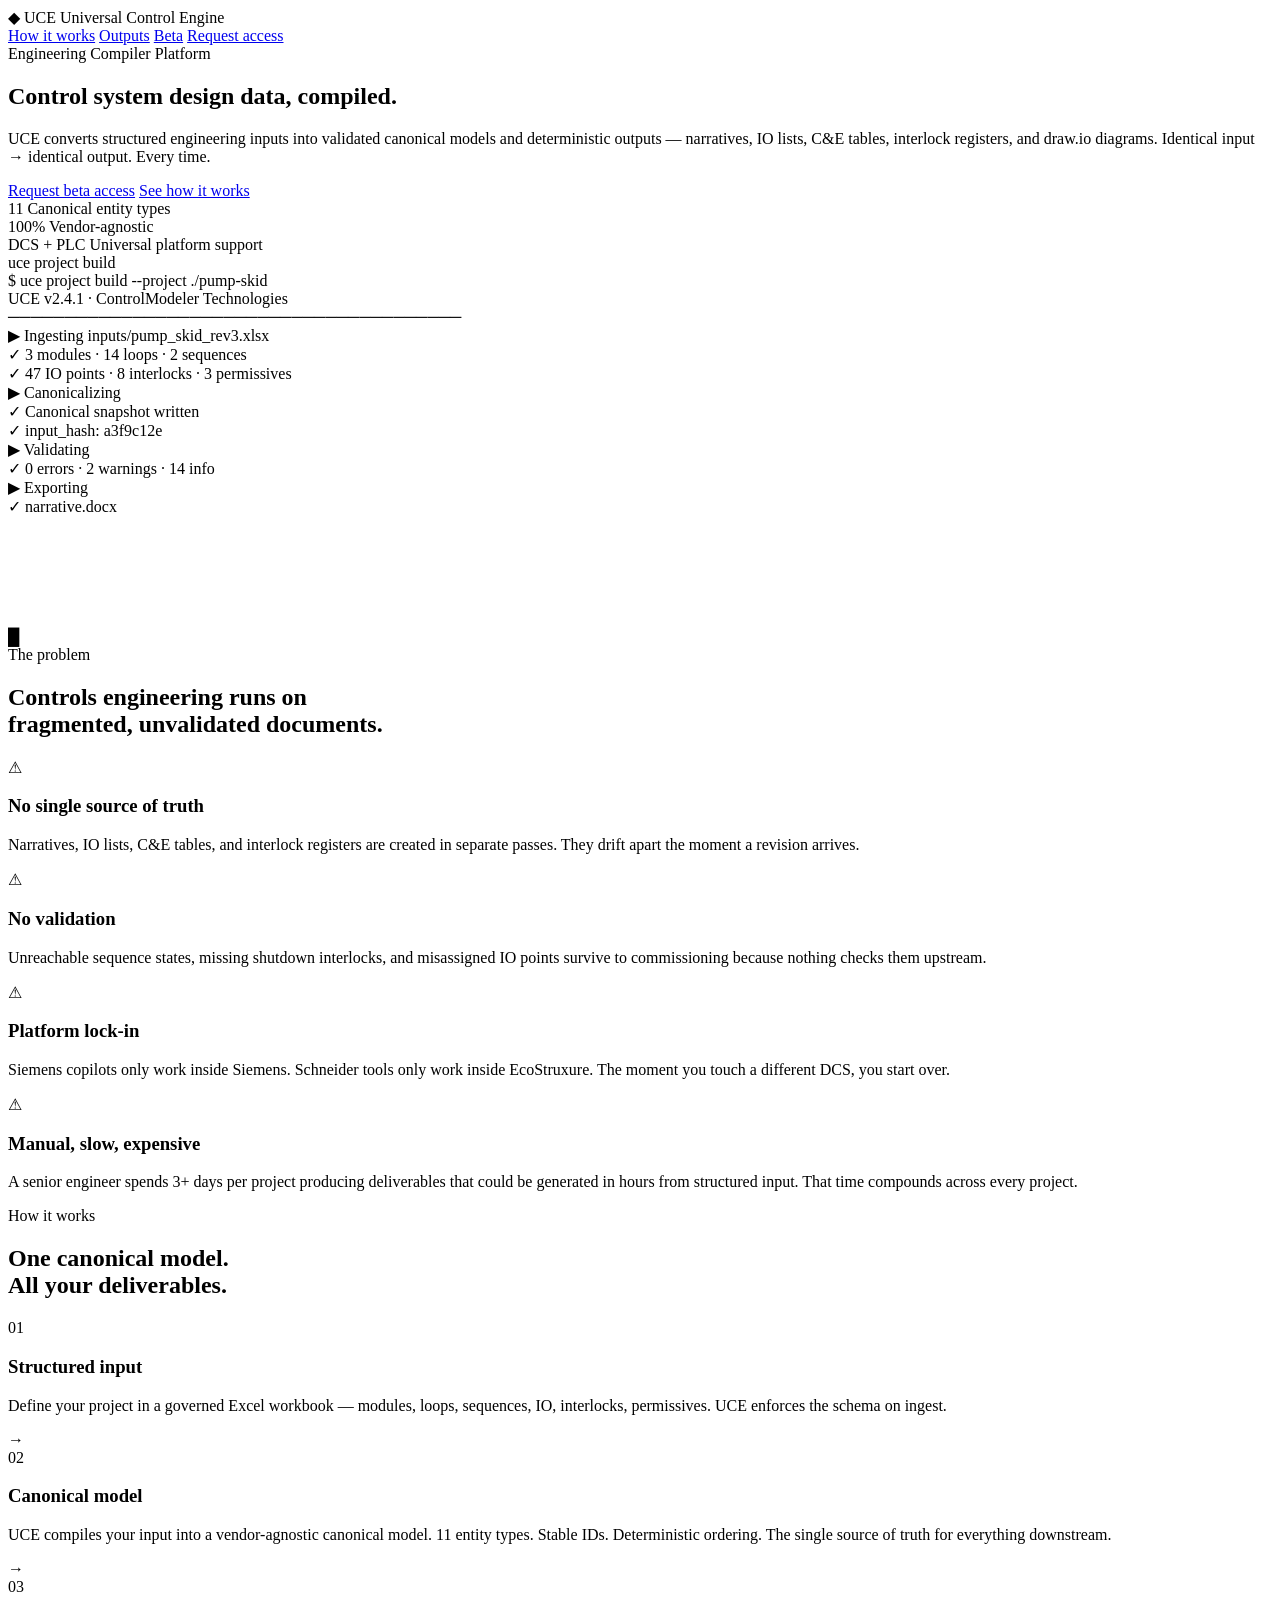
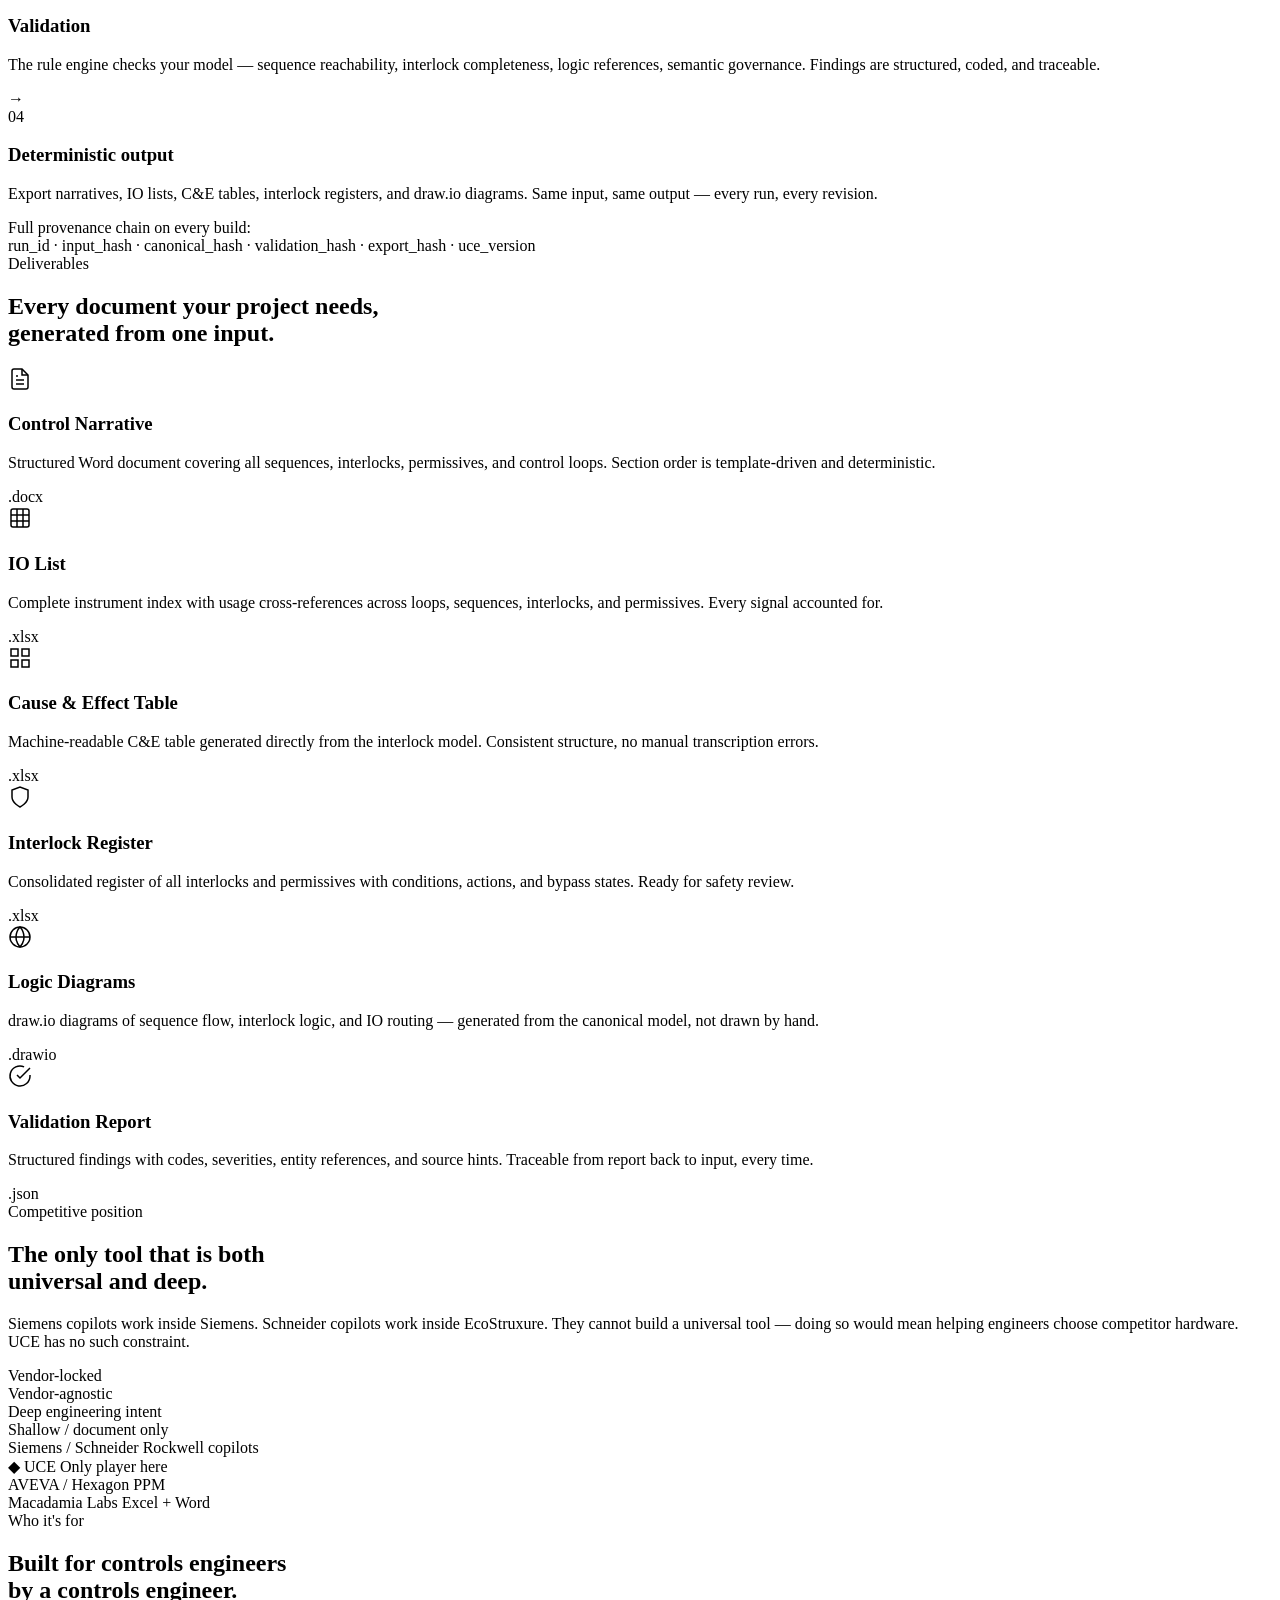
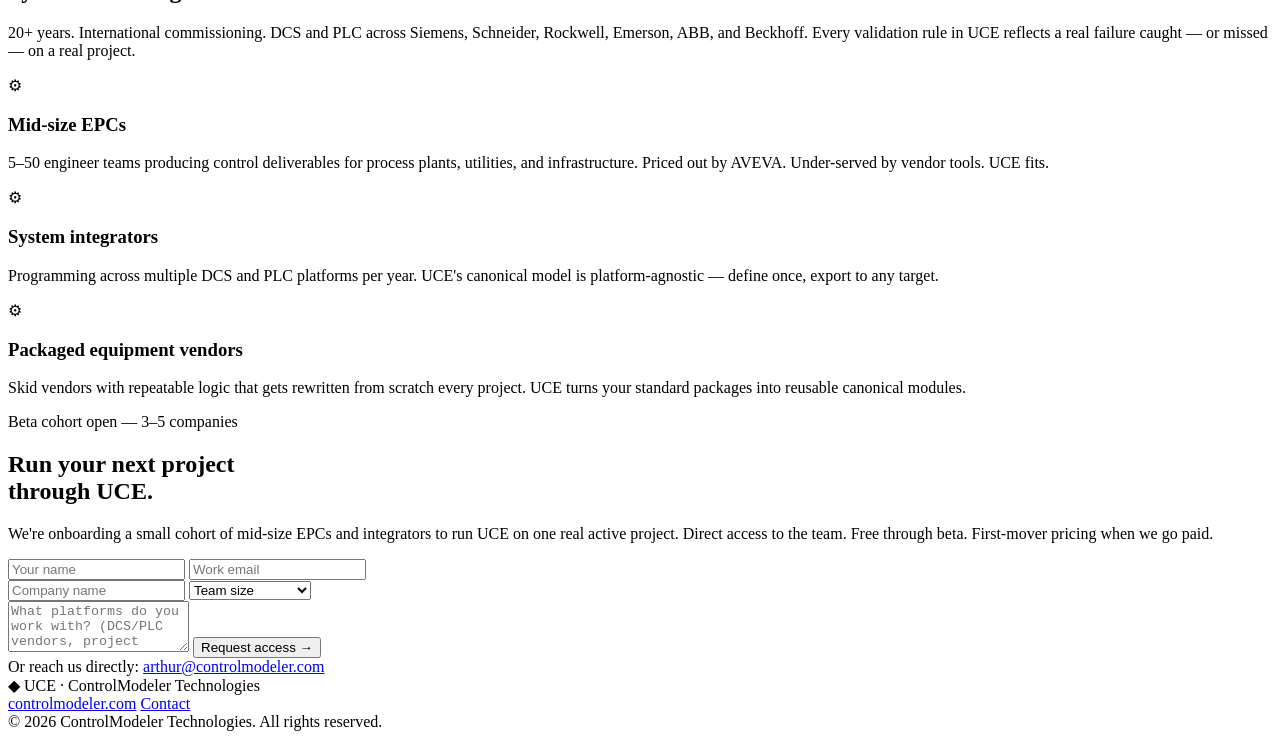
==== index.html @ 2f6bd77f "feat: initialize landing page structure Landing page draft with terminal mockup, pipeline walkthroug" ====
<!DOCTYPE html>
<html lang="en">
<head>
  <meta charset="UTF-8" />
  <meta name="viewport" content="width=device-width, initial-scale=1.0" />
  <title>UCE — Universal Control Engine</title>
  <link rel="preconnect" href="https://fonts.googleapis.com">
  <link rel="preconnect" href="https://fonts.gstatic.com" crossorigin>
  <link href="https://fonts.googleapis.com/css2?family=IBM+Plex+Mono:wght@300;400;500;600&family=IBM+Plex+Sans:ital,wght@0,300;0,400;0,500;0,600;1,300&display=swap" rel="stylesheet">
  <link rel="stylesheet" href="css/styles.css" />
</head>
<body>
  <!-- Grid overlay -->
  <div class="grid-overlay" aria-hidden="true"></div>

  <!-- Header -->
  <header class="header">
    <div class="header-inner">
      <div class="logo">
        <span class="logo-mark">◆</span>
        <span class="logo-text">UCE</span>
        <span class="logo-sub">Universal Control Engine</span>
      </div>
      <nav class="nav">
        <a href="#how-it-works" class="nav-link">How it works</a>
        <a href="#outputs" class="nav-link">Outputs</a>
        <a href="#beta" class="nav-link">Beta</a>
        <a href="#beta" class="nav-cta">Request access</a>
      </nav>
    </div>
  </header>

  <!-- Hero -->
  <section class="hero">
    <div class="hero-inner">
      <div class="hero-tag">
        <span class="tag-dot"></span>
        Engineering Compiler Platform
      </div>

      <h1 class="hero-title">
        <span class="line line-1">Control system</span>
        <span class="line line-2">design data,</span>
        <span class="line line-3">compiled.</span>
      </h1>

      <p class="hero-desc">
        UCE converts structured engineering inputs into validated canonical models
        and deterministic outputs — narratives, IO lists, C&E tables, interlock registers,
        and draw.io diagrams. Identical input → identical output. Every time.
      </p>

      <div class="hero-actions">
        <a href="#beta" class="btn-primary">Request beta access</a>
        <a href="#how-it-works" class="btn-ghost">See how it works</a>
      </div>

      <div class="hero-stat-row">
        <div class="stat">
          <span class="stat-num">11</span>
          <span class="stat-label">Canonical entity types</span>
        </div>
        <div class="stat-divider"></div>
        <div class="stat">
          <span class="stat-num">100%</span>
          <span class="stat-label">Vendor-agnostic</span>
        </div>
        <div class="stat-divider"></div>
        <div class="stat">
          <span class="stat-num">DCS + PLC</span>
          <span class="stat-label">Universal platform support</span>
        </div>
      </div>
    </div>

    <!-- Terminal mockup -->
    <div class="terminal-wrap">
      <div class="terminal">
        <div class="term-bar">
          <span class="dot red"></span>
          <span class="dot yellow"></span>
          <span class="dot green"></span>
          <span class="term-title">uce project build</span>
        </div>
        <div class="term-body">
          <div class="term-line"><span class="prompt">$</span> uce project build --project ./pump-skid</div>
          <div class="term-line dim">UCE v2.4.1 · ControlModeler Technologies</div>
          <div class="term-line dim">────────────────────────────────────────</div>
          <div class="term-line"><span class="kw">▶ Ingesting</span> inputs/pump_skid_rev3.xlsx</div>
          <div class="term-line">  <span class="ok">✓</span> 3 modules · 14 loops · 2 sequences</div>
          <div class="term-line">  <span class="ok">✓</span> 47 IO points · 8 interlocks · 3 permissives</div>
          <div class="term-line"><span class="kw">▶ Canonicalizing</span></div>
          <div class="term-line">  <span class="ok">✓</span> Canonical snapshot written</div>
          <div class="term-line">  <span class="ok">✓</span> input_hash: a3f9c12e</div>
          <div class="term-line"><span class="kw">▶ Validating</span></div>
          <div class="term-line">  <span class="ok">✓</span> 0 errors · 2 warnings · 14 info</div>
          <div class="term-line"><span class="kw">▶ Exporting</span></div>
          <div class="term-line">  <span class="ok">✓</span> narrative.docx</div>
          <div class="term-line">  <span class="ok">✓</span> io_list.xlsx</div>
          <div class="term-line">  <span class="ok">✓</span> cause_effect.xlsx</div>
          <div class="term-line">  <span class="ok">✓</span> interlock_register.xlsx</div>
          <div class="term-line">  <span class="ok">✓</span> pump_skid.drawio</div>
          <div class="term-line dim">────────────────────────────────────────</div>
          <div class="term-line success">Build complete · 3.4s · run_id: b72f019</div>
          <div class="term-cursor">█</div>
        </div>
      </div>
    </div>
  </section>

  <!-- Problem -->
  <section class="problem" id="problem">
    <div class="section-inner">
      <div class="section-label">The problem</div>
      <h2 class="section-title">Controls engineering runs on<br>fragmented, unvalidated documents.</h2>
      <div class="problem-grid">
        <div class="problem-card">
          <div class="problem-icon">⚠</div>
          <h3>No single source of truth</h3>
          <p>Narratives, IO lists, C&E tables, and interlock registers are created in separate passes. They drift apart the moment a revision arrives.</p>
        </div>
        <div class="problem-card">
          <div class="problem-icon">⚠</div>
          <h3>No validation</h3>
          <p>Unreachable sequence states, missing shutdown interlocks, and misassigned IO points survive to commissioning because nothing checks them upstream.</p>
        </div>
        <div class="problem-card">
          <div class="problem-icon">⚠</div>
          <h3>Platform lock-in</h3>
          <p>Siemens copilots only work inside Siemens. Schneider tools only work inside EcoStruxure. The moment you touch a different DCS, you start over.</p>
        </div>
        <div class="problem-card">
          <div class="problem-icon">⚠</div>
          <h3>Manual, slow, expensive</h3>
          <p>A senior engineer spends 3+ days per project producing deliverables that could be generated in hours from structured input. That time compounds across every project.</p>
        </div>
      </div>
    </div>
  </section>

  <!-- How it works -->
  <section class="how" id="how-it-works">
    <div class="section-inner">
      <div class="section-label">How it works</div>
      <h2 class="section-title">One canonical model.<br>All your deliverables.</h2>

      <div class="pipeline">
        <div class="pipeline-step">
          <div class="step-num">01</div>
          <div class="step-content">
            <h3>Structured input</h3>
            <p>Define your project in a governed Excel workbook — modules, loops, sequences, IO, interlocks, permissives. UCE enforces the schema on ingest.</p>
          </div>
        </div>
        <div class="pipeline-arrow">→</div>
        <div class="pipeline-step">
          <div class="step-num">02</div>
          <div class="step-content">
            <h3>Canonical model</h3>
            <p>UCE compiles your input into a vendor-agnostic canonical model. 11 entity types. Stable IDs. Deterministic ordering. The single source of truth for everything downstream.</p>
          </div>
        </div>
        <div class="pipeline-arrow">→</div>
        <div class="pipeline-step">
          <div class="step-num">03</div>
          <div class="step-content">
            <h3>Validation</h3>
            <p>The rule engine checks your model — sequence reachability, interlock completeness, logic references, semantic governance. Findings are structured, coded, and traceable.</p>
          </div>
        </div>
        <div class="pipeline-arrow">→</div>
        <div class="pipeline-step">
          <div class="step-num">04</div>
          <div class="step-content">
            <h3>Deterministic output</h3>
            <p>Export narratives, IO lists, C&E tables, interlock registers, and draw.io diagrams. Same input, same output — every run, every revision.</p>
          </div>
        </div>
      </div>

      <div class="provenance-strip">
        <span class="prov-label">Full provenance chain on every build:</span>
        <div class="prov-chain">
          <span class="prov-item">run_id</span>
          <span class="prov-sep">·</span>
          <span class="prov-item">input_hash</span>
          <span class="prov-sep">·</span>
          <span class="prov-item">canonical_hash</span>
          <span class="prov-sep">·</span>
          <span class="prov-item">validation_hash</span>
          <span class="prov-sep">·</span>
          <span class="prov-item">export_hash</span>
          <span class="prov-sep">·</span>
          <span class="prov-item">uce_version</span>
        </div>
      </div>
    </div>
  </section>

  <!-- Outputs -->
  <section class="outputs" id="outputs">
    <div class="section-inner">
      <div class="section-label">Deliverables</div>
      <h2 class="section-title">Every document your project needs,<br>generated from one input.</h2>

      <div class="output-grid">
        <div class="output-card">
          <div class="output-icon-wrap">
            <svg width="24" height="24" viewBox="0 0 24 24" fill="none" stroke="currentColor" stroke-width="1.5"><path d="M14 2H6a2 2 0 0 0-2 2v16a2 2 0 0 0 2 2h12a2 2 0 0 0 2-2V8z"/><polyline points="14 2 14 8 20 8"/><line x1="16" y1="13" x2="8" y2="13"/><line x1="16" y1="17" x2="8" y2="17"/><polyline points="10 9 9 9 8 9"/></svg>
          </div>
          <h3>Control Narrative</h3>
          <p>Structured Word document covering all sequences, interlocks, permissives, and control loops. Section order is template-driven and deterministic.</p>
          <div class="output-format">.docx</div>
        </div>

        <div class="output-card">
          <div class="output-icon-wrap">
            <svg width="24" height="24" viewBox="0 0 24 24" fill="none" stroke="currentColor" stroke-width="1.5"><rect x="3" y="3" width="18" height="18" rx="2"/><line x1="3" y1="9" x2="21" y2="9"/><line x1="3" y1="15" x2="21" y2="15"/><line x1="9" y1="3" x2="9" y2="21"/><line x1="15" y1="3" x2="15" y2="21"/></svg>
          </div>
          <h3>IO List</h3>
          <p>Complete instrument index with usage cross-references across loops, sequences, interlocks, and permissives. Every signal accounted for.</p>
          <div class="output-format">.xlsx</div>
        </div>

        <div class="output-card">
          <div class="output-icon-wrap">
            <svg width="24" height="24" viewBox="0 0 24 24" fill="none" stroke="currentColor" stroke-width="1.5"><path d="M3 3h7v7H3z"/><path d="M14 3h7v7h-7z"/><path d="M14 14h7v7h-7z"/><path d="M3 14h7v7H3z"/></svg>
          </div>
          <h3>Cause & Effect Table</h3>
          <p>Machine-readable C&E table generated directly from the interlock model. Consistent structure, no manual transcription errors.</p>
          <div class="output-format">.xlsx</div>
        </div>

        <div class="output-card">
          <div class="output-icon-wrap">
            <svg width="24" height="24" viewBox="0 0 24 24" fill="none" stroke="currentColor" stroke-width="1.5"><path d="M12 22s8-4 8-10V5l-8-3-8 3v7c0 6 8 10 8 10z"/></svg>
          </div>
          <h3>Interlock Register</h3>
          <p>Consolidated register of all interlocks and permissives with conditions, actions, and bypass states. Ready for safety review.</p>
          <div class="output-format">.xlsx</div>
        </div>

        <div class="output-card">
          <div class="output-icon-wrap">
            <svg width="24" height="24" viewBox="0 0 24 24" fill="none" stroke="currentColor" stroke-width="1.5"><circle cx="12" cy="12" r="10"/><line x1="2" y1="12" x2="22" y2="12"/><path d="M12 2a15.3 15.3 0 0 1 4 10 15.3 15.3 0 0 1-4 10 15.3 15.3 0 0 1-4-10 15.3 15.3 0 0 1 4-10z"/></svg>
          </div>
          <h3>Logic Diagrams</h3>
          <p>draw.io diagrams of sequence flow, interlock logic, and IO routing — generated from the canonical model, not drawn by hand.</p>
          <div class="output-format">.drawio</div>
        </div>

        <div class="output-card">
          <div class="output-icon-wrap">
            <svg width="24" height="24" viewBox="0 0 24 24" fill="none" stroke="currentColor" stroke-width="1.5"><path d="M22 11.08V12a10 10 0 1 1-5.93-9.14"/><polyline points="22 4 12 14.01 9 11.01"/></svg>
          </div>
          <h3>Validation Report</h3>
          <p>Structured findings with codes, severities, entity references, and source hints. Traceable from report back to input, every time.</p>
          <div class="output-format">.json</div>
        </div>
      </div>
    </div>
  </section>

  <!-- Position -->
  <section class="position">
    <div class="section-inner">
      <div class="section-label">Competitive position</div>
      <h2 class="section-title">The only tool that is both<br>universal and deep.</h2>
      <p class="position-desc">Siemens copilots work inside Siemens. Schneider copilots work inside EcoStruxure. They cannot build a universal tool — doing so would mean helping engineers choose competitor hardware. UCE has no such constraint.</p>

      <div class="quad-wrap">
        <div class="quad">
          <div class="quad-axis quad-x">
            <span>Vendor-locked</span>
            <div class="axis-line"></div>
            <span>Vendor-agnostic</span>
          </div>
          <div class="quad-axis quad-y">
            <span>Deep engineering intent</span>
            <div class="axis-line"></div>
            <span>Shallow / document only</span>
          </div>
          <div class="quad-grid">
            <div class="quad-cell top-left">
              <span class="quad-label-small">Siemens / Schneider</span>
              <span class="quad-label-small">Rockwell copilots</span>
            </div>
            <div class="quad-cell top-right uce-cell">
              <span class="uce-marker">◆</span>
              <span class="uce-label">UCE</span>
              <span class="uce-sub">Only player here</span>
            </div>
            <div class="quad-cell bottom-left">
              <span class="quad-label-small">AVEVA / Hexagon PPM</span>
            </div>
            <div class="quad-cell bottom-right">
              <span class="quad-label-small">Macadamia Labs</span>
              <span class="quad-label-small">Excel + Word</span>
            </div>
          </div>
        </div>
      </div>
    </div>
  </section>

  <!-- Who it's for -->
  <section class="audience">
    <div class="section-inner">
      <div class="section-label">Who it's for</div>
      <h2 class="section-title">Built for controls engineers<br>by a controls engineer.</h2>
      <p class="audience-desc">20+ years. International commissioning. DCS and PLC across Siemens, Schneider, Rockwell, Emerson, ABB, and Beckhoff. Every validation rule in UCE reflects a real failure caught — or missed — on a real project.</p>

      <div class="audience-grid">
        <div class="audience-card">
          <div class="audience-icon">⚙</div>
          <h3>Mid-size EPCs</h3>
          <p>5–50 engineer teams producing control deliverables for process plants, utilities, and infrastructure. Priced out by AVEVA. Under-served by vendor tools. UCE fits.</p>
        </div>
        <div class="audience-card">
          <div class="audience-icon">⚙</div>
          <h3>System integrators</h3>
          <p>Programming across multiple DCS and PLC platforms per year. UCE's canonical model is platform-agnostic — define once, export to any target.</p>
        </div>
        <div class="audience-card">
          <div class="audience-icon">⚙</div>
          <h3>Packaged equipment vendors</h3>
          <p>Skid vendors with repeatable logic that gets rewritten from scratch every project. UCE turns your standard packages into reusable canonical modules.</p>
        </div>
      </div>
    </div>
  </section>

  <!-- Beta CTA -->
  <section class="beta" id="beta">
    <div class="section-inner">
      <div class="beta-inner">
        <div class="beta-tag">
          <span class="tag-dot green-dot"></span>
          Beta cohort open — 3–5 companies
        </div>
        <h2 class="beta-title">Run your next project<br>through UCE.</h2>
        <p class="beta-desc">We're onboarding a small cohort of mid-size EPCs and integrators to run UCE on one real active project. Direct access to the team. Free through beta. First-mover pricing when we go paid.</p>

        <form class="beta-form" id="betaForm" onsubmit="handleSubmit(event)">
          <div class="form-row">
            <input type="text" class="form-input" placeholder="Your name" required />
            <input type="email" class="form-input" placeholder="Work email" required />
          </div>
          <div class="form-row">
            <input type="text" class="form-input" placeholder="Company name" required />
            <select class="form-input form-select" required>
              <option value="" disabled selected>Team size</option>
              <option>1–5 engineers</option>
              <option>5–15 engineers</option>
              <option>15–50 engineers</option>
              <option>50+ engineers</option>
            </select>
          </div>
          <textarea class="form-input form-textarea" placeholder="What platforms do you work with? (DCS/PLC vendors, project types)" rows="3"></textarea>
          <button type="submit" class="btn-submit">Request access →</button>
        </form>

        <div class="beta-confirm" id="betaConfirm" style="display:none">
          <div class="confirm-icon">✓</div>
          <p>Request received. We'll be in touch directly within 2 business days.</p>
        </div>

        <div class="beta-note">
          Or reach us directly: <a href="mailto:arthur@controlmodeler.com">arthur@controlmodeler.com</a>
        </div>
      </div>
    </div>
  </section>

  <!-- Footer -->
  <footer class="footer">
    <div class="footer-inner">
      <div class="footer-brand">
        <span class="logo-mark">◆</span>
        <span class="footer-brand-text">UCE · ControlModeler Technologies</span>
      </div>
      <div class="footer-links">
        <a href="https://controlmodeler.com" class="footer-link">controlmodeler.com</a>
        <a href="mailto:arthur@controlmodeler.com" class="footer-link">Contact</a>
      </div>
      <div class="footer-copy">© 2026 ControlModeler Technologies. All rights reserved.</div>
    </div>
  </footer>

  <script src="js/scripts.js"></script>
</body>
</html>
---- css/styles.css ----
/* ─── UCE Landing Page · styles.css ─────────────────────────
   STATUS: Placeholder — original stylesheet was not preserved.
   This file needs to be built to match the design spec in index.html.

   Design language:
   - Dark engineering aesthetic (#0a0b0c background)
   - IBM Plex Mono (headings, code) + IBM Plex Sans (body)
   - Amber accent (#f5a623)
   - Green accent (#4af09a) for success/terminal states
   - Grid overlay, terminal mockup, card-based sections
   ─────────────────────────────────────────────────────────── */

/* TODO: Rebuild styles from the original design draft */
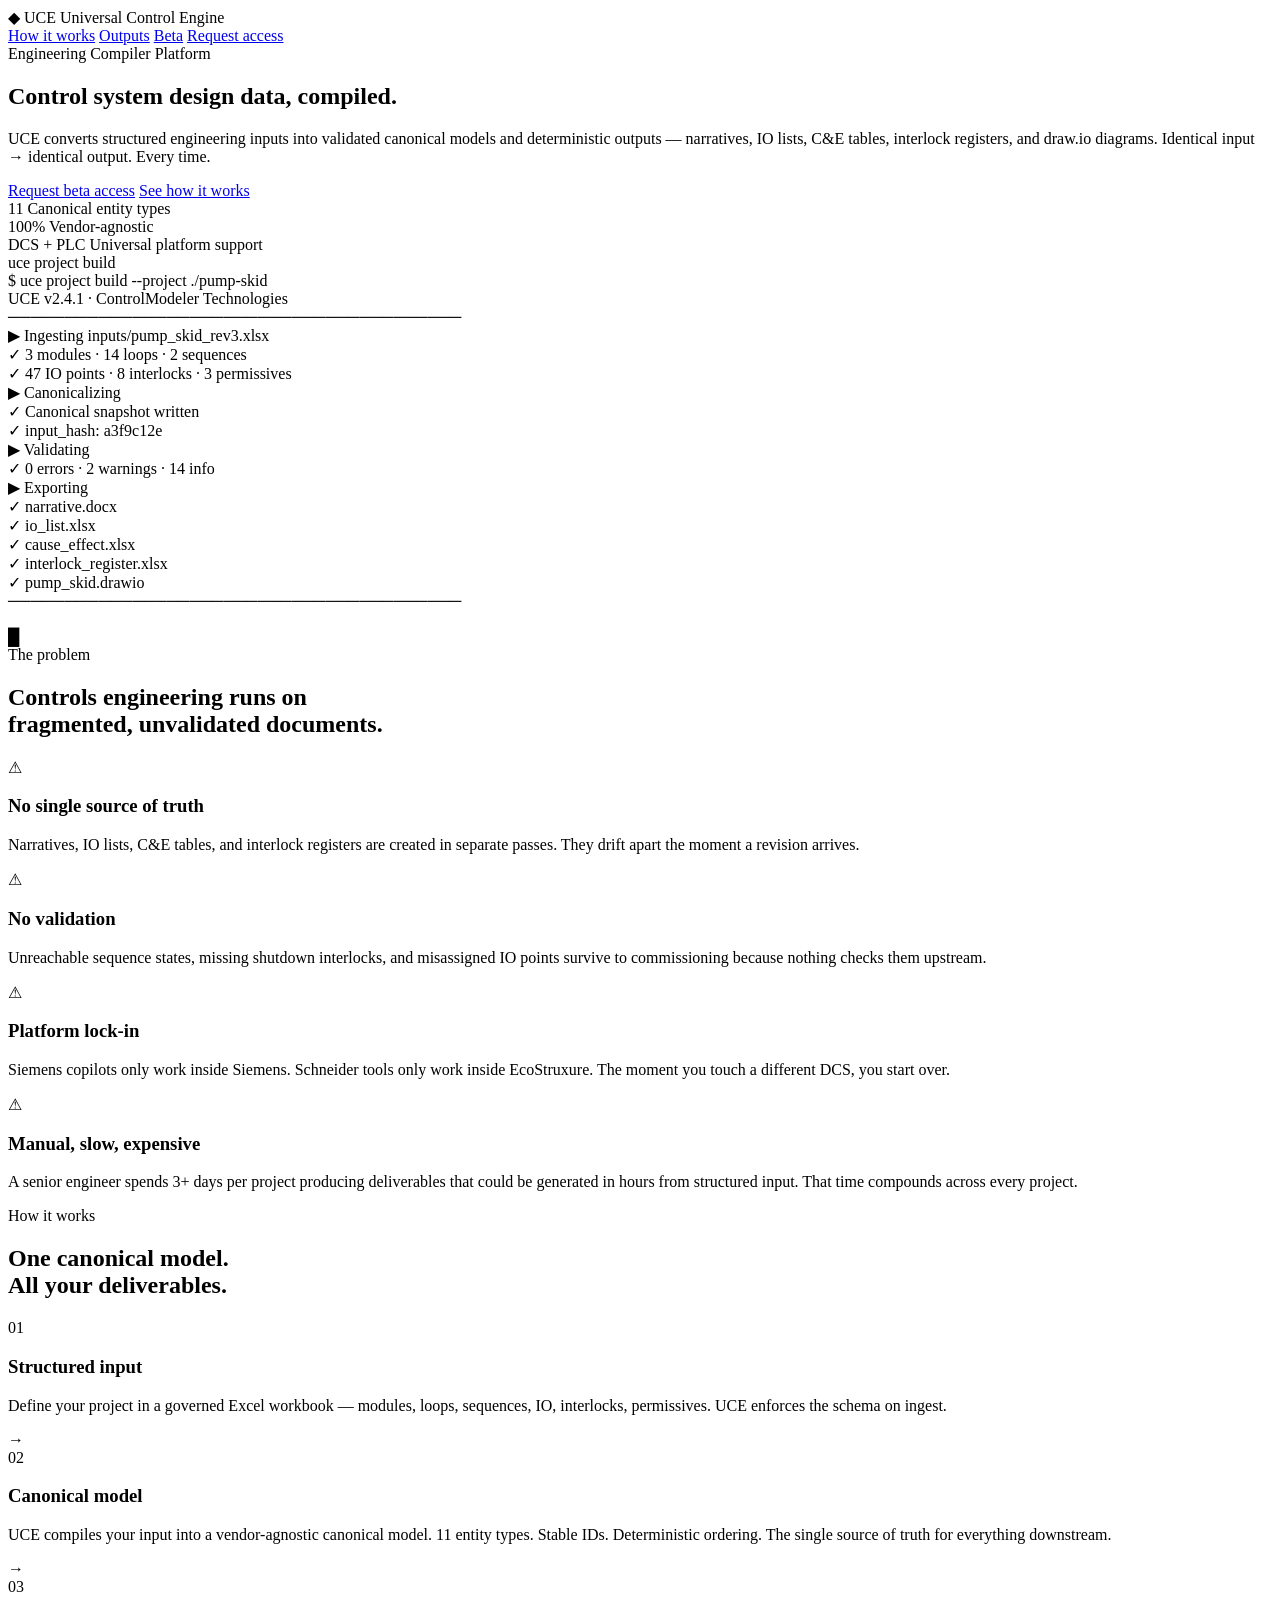
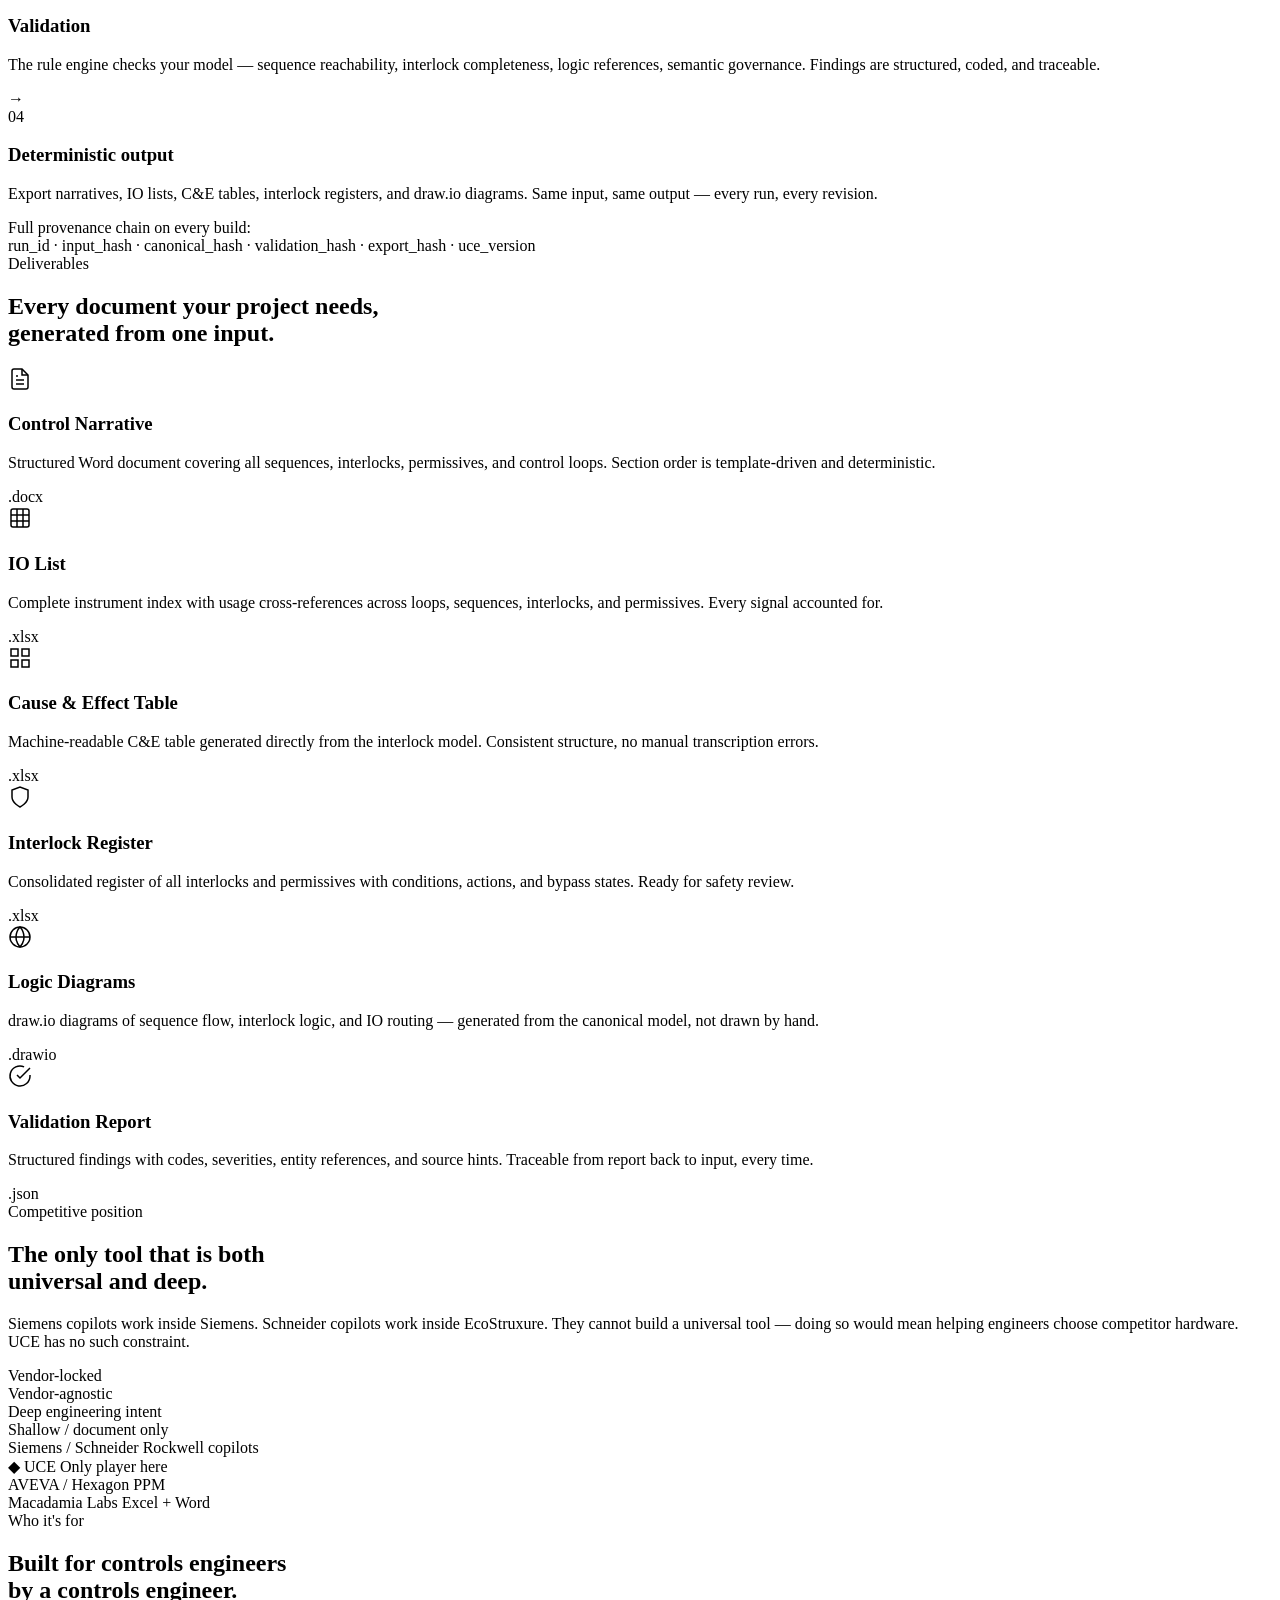
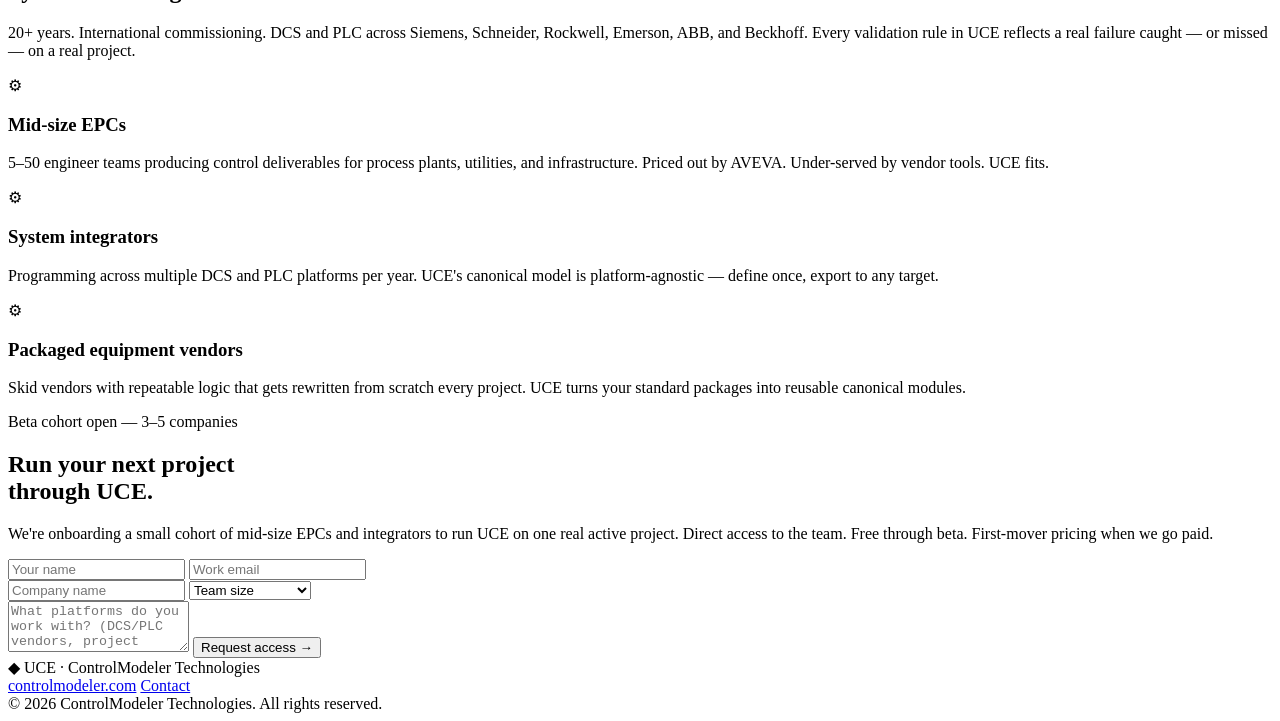
==== commit f96290b9: "chore: remove contact email from landing page" ====
--- a/index.html
+++ b/index.html
@@ -365,9 +365,6 @@
           <p>Request received. We'll be in touch directly within 2 business days.</p>
         </div>
 
-        <div class="beta-note">
-          Or reach us directly: <a href="mailto:arthur@controlmodeler.com">arthur@controlmodeler.com</a>
-        </div>
       </div>
     </div>
   </section>
@@ -381,7 +378,7 @@
       </div>
       <div class="footer-links">
         <a href="https://controlmodeler.com" class="footer-link">controlmodeler.com</a>
-        <a href="mailto:arthur@controlmodeler.com" class="footer-link">Contact</a>
+        <a href="#" class="footer-link">Contact</a>
       </div>
       <div class="footer-copy">© 2026 ControlModeler Technologies. All rights reserved.</div>
     </div>
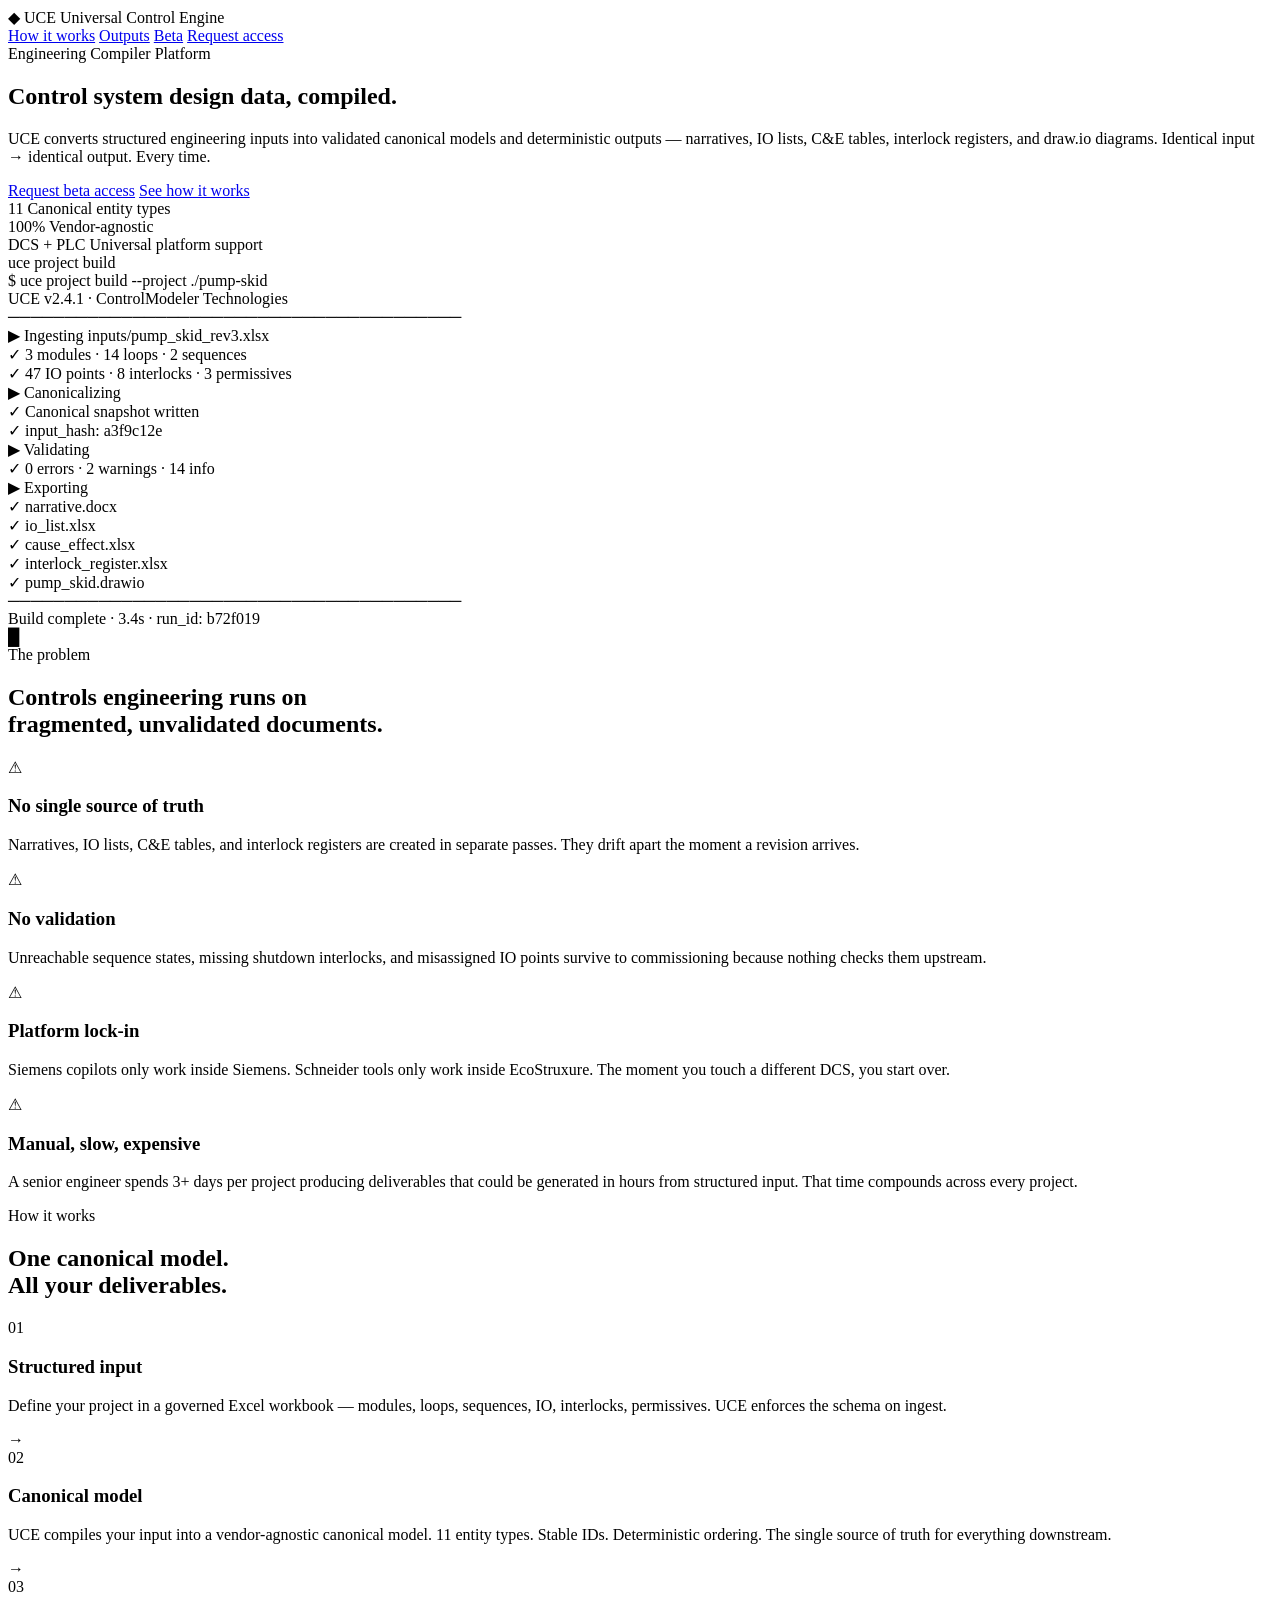
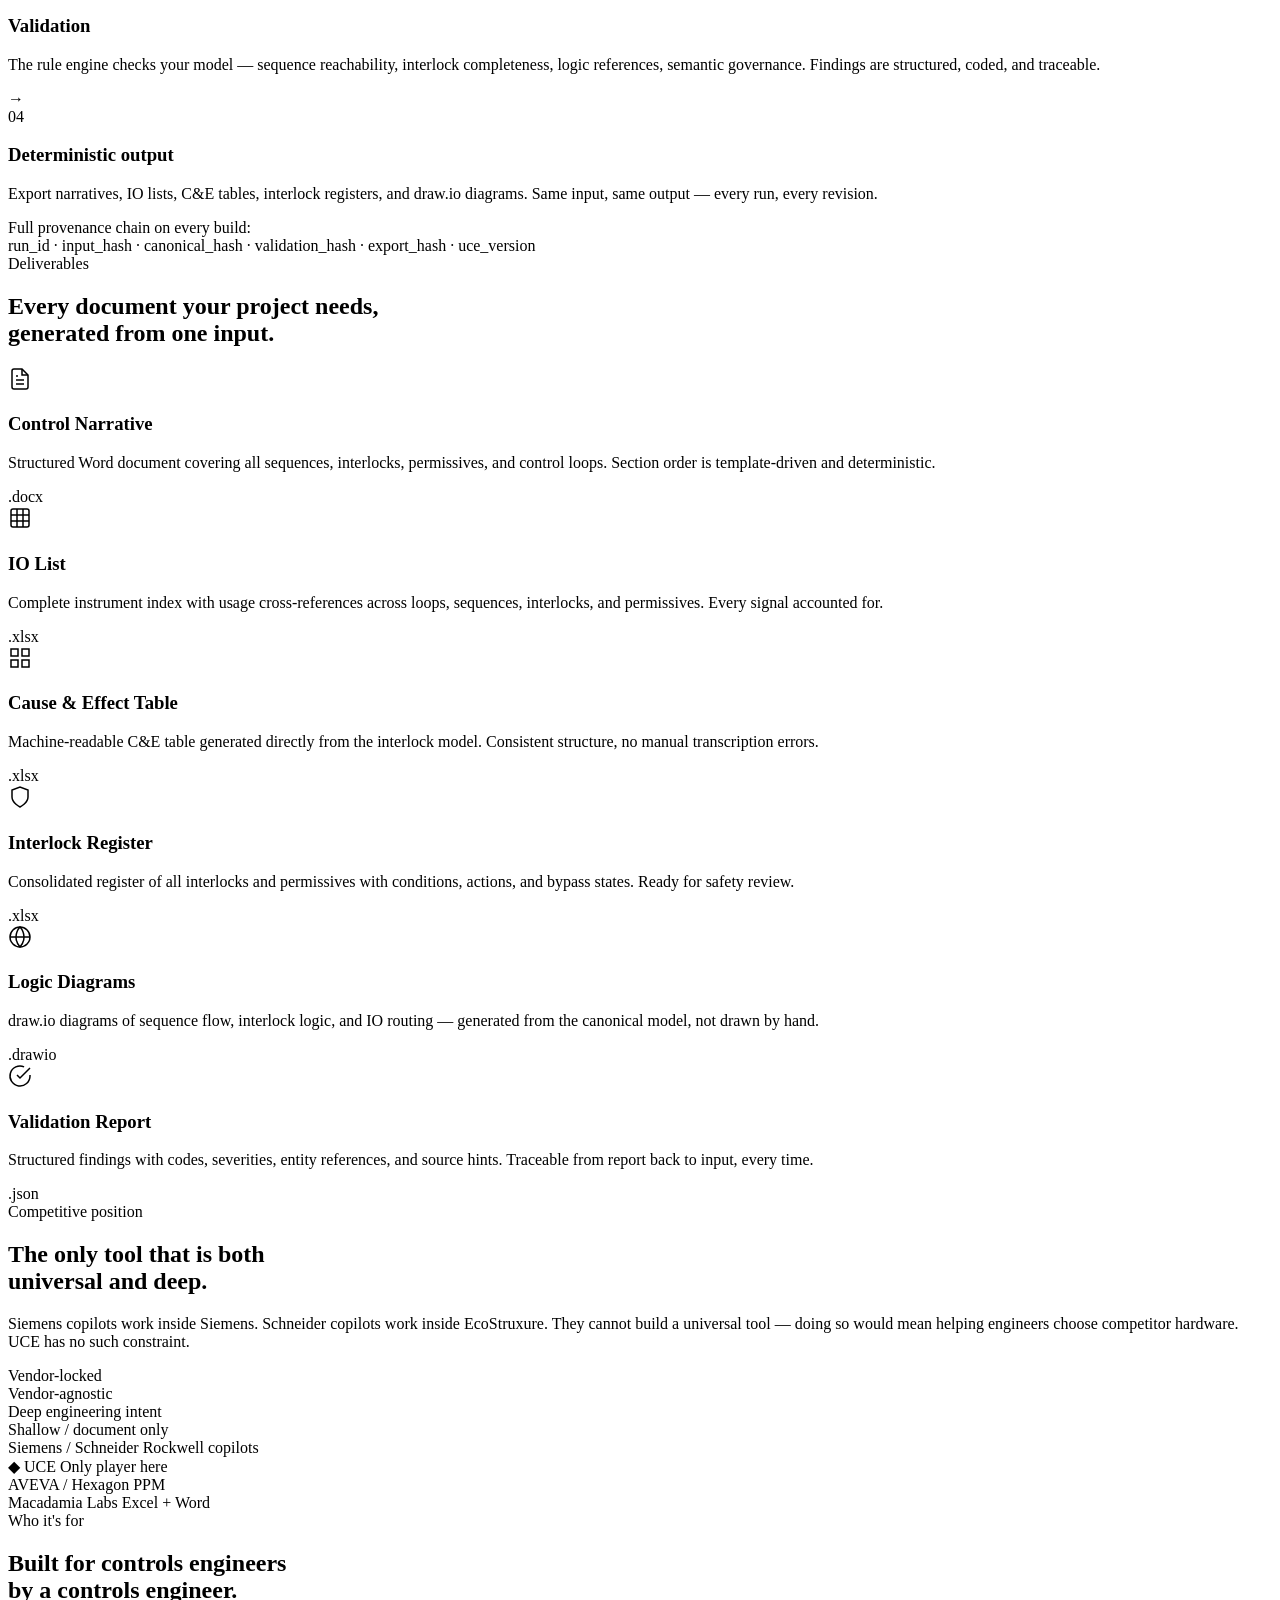
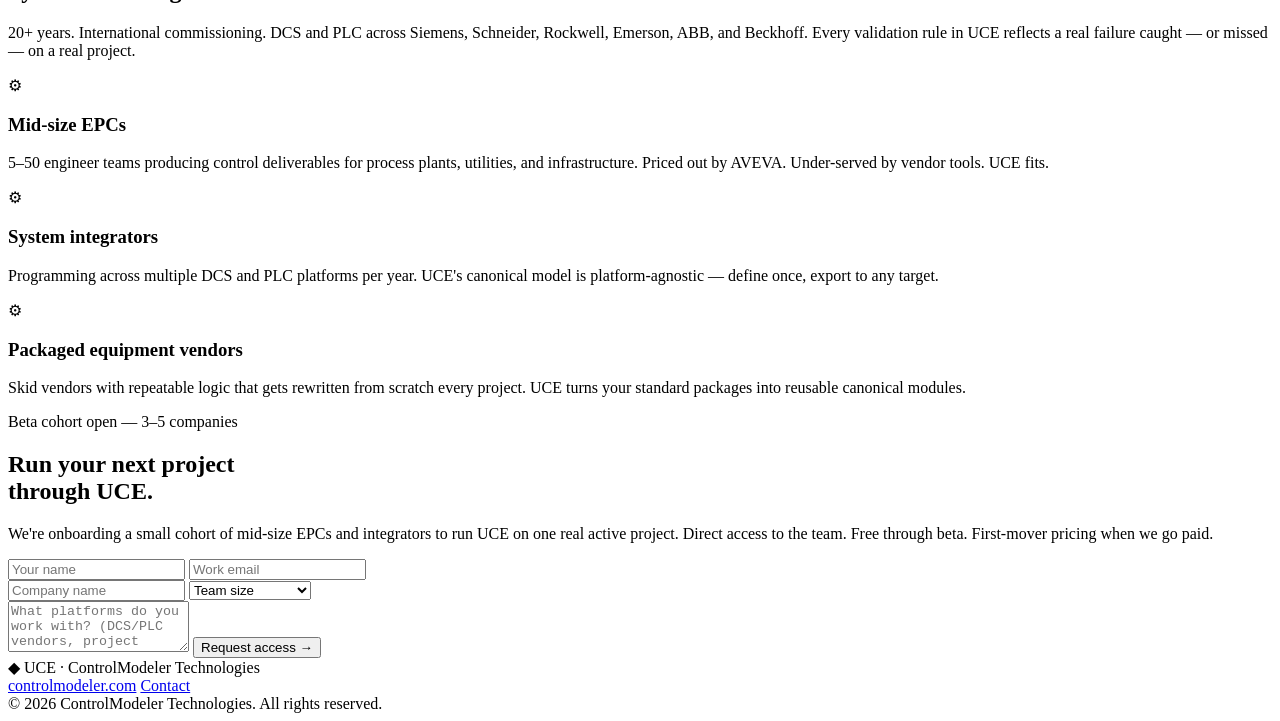
==== commit 13aa852c: "fix: absolute asset paths for GitHub Pages subdirectory" ====
--- a/index.html
+++ b/index.html
@@ -7,7 +7,7 @@
   <link rel="preconnect" href="https://fonts.googleapis.com">
   <link rel="preconnect" href="https://fonts.gstatic.com" crossorigin>
   <link href="https://fonts.googleapis.com/css2?family=IBM+Plex+Mono:wght@300;400;500;600&family=IBM+Plex+Sans:ital,wght@0,300;0,400;0,500;0,600;1,300&display=swap" rel="stylesheet">
-  <link rel="stylesheet" href="css/styles.css" />
+  <link rel="stylesheet" href="/UCE-Website/css/styles.css" />
 </head>
 <body>
   <!-- Grid overlay -->
@@ -384,6 +384,6 @@
     </div>
   </footer>
 
-  <script src="js/scripts.js"></script>
+  <script src="/UCE-Website/js/scripts.js"></script>
 </body>
 </html>
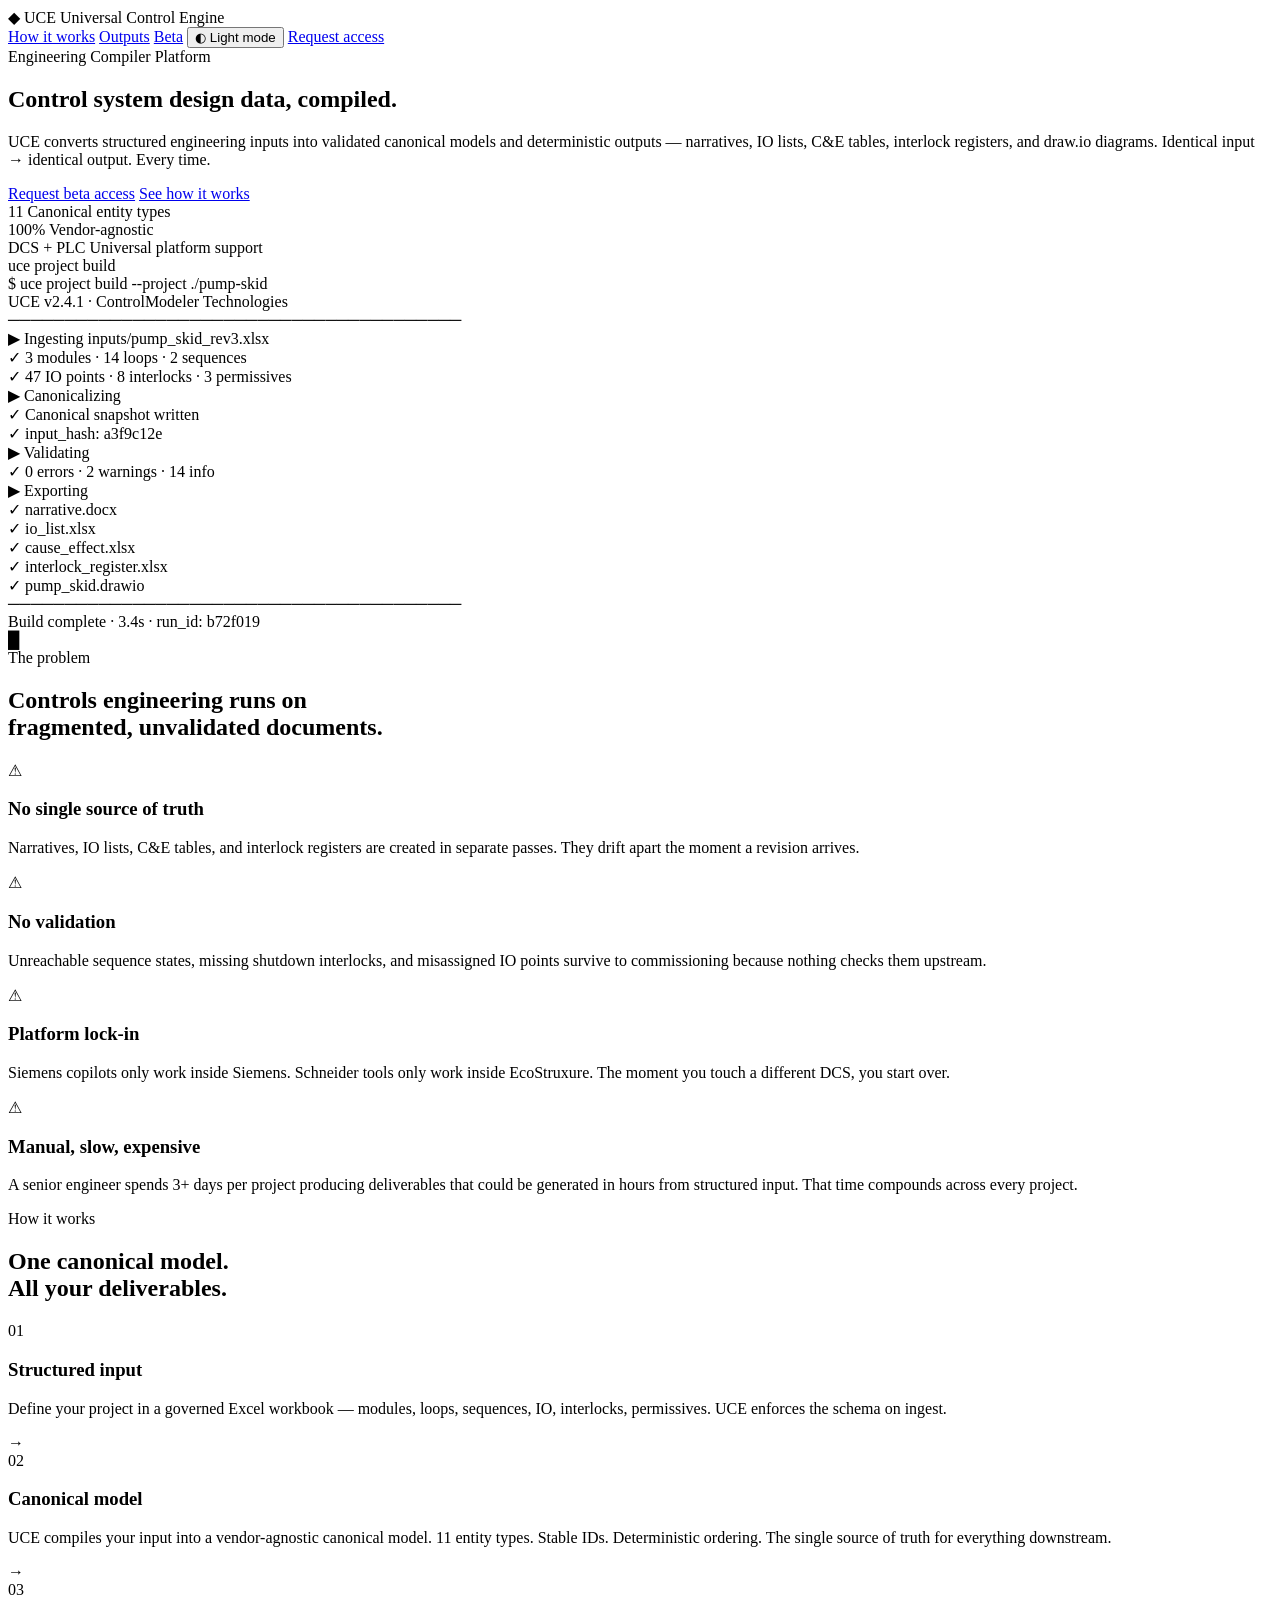
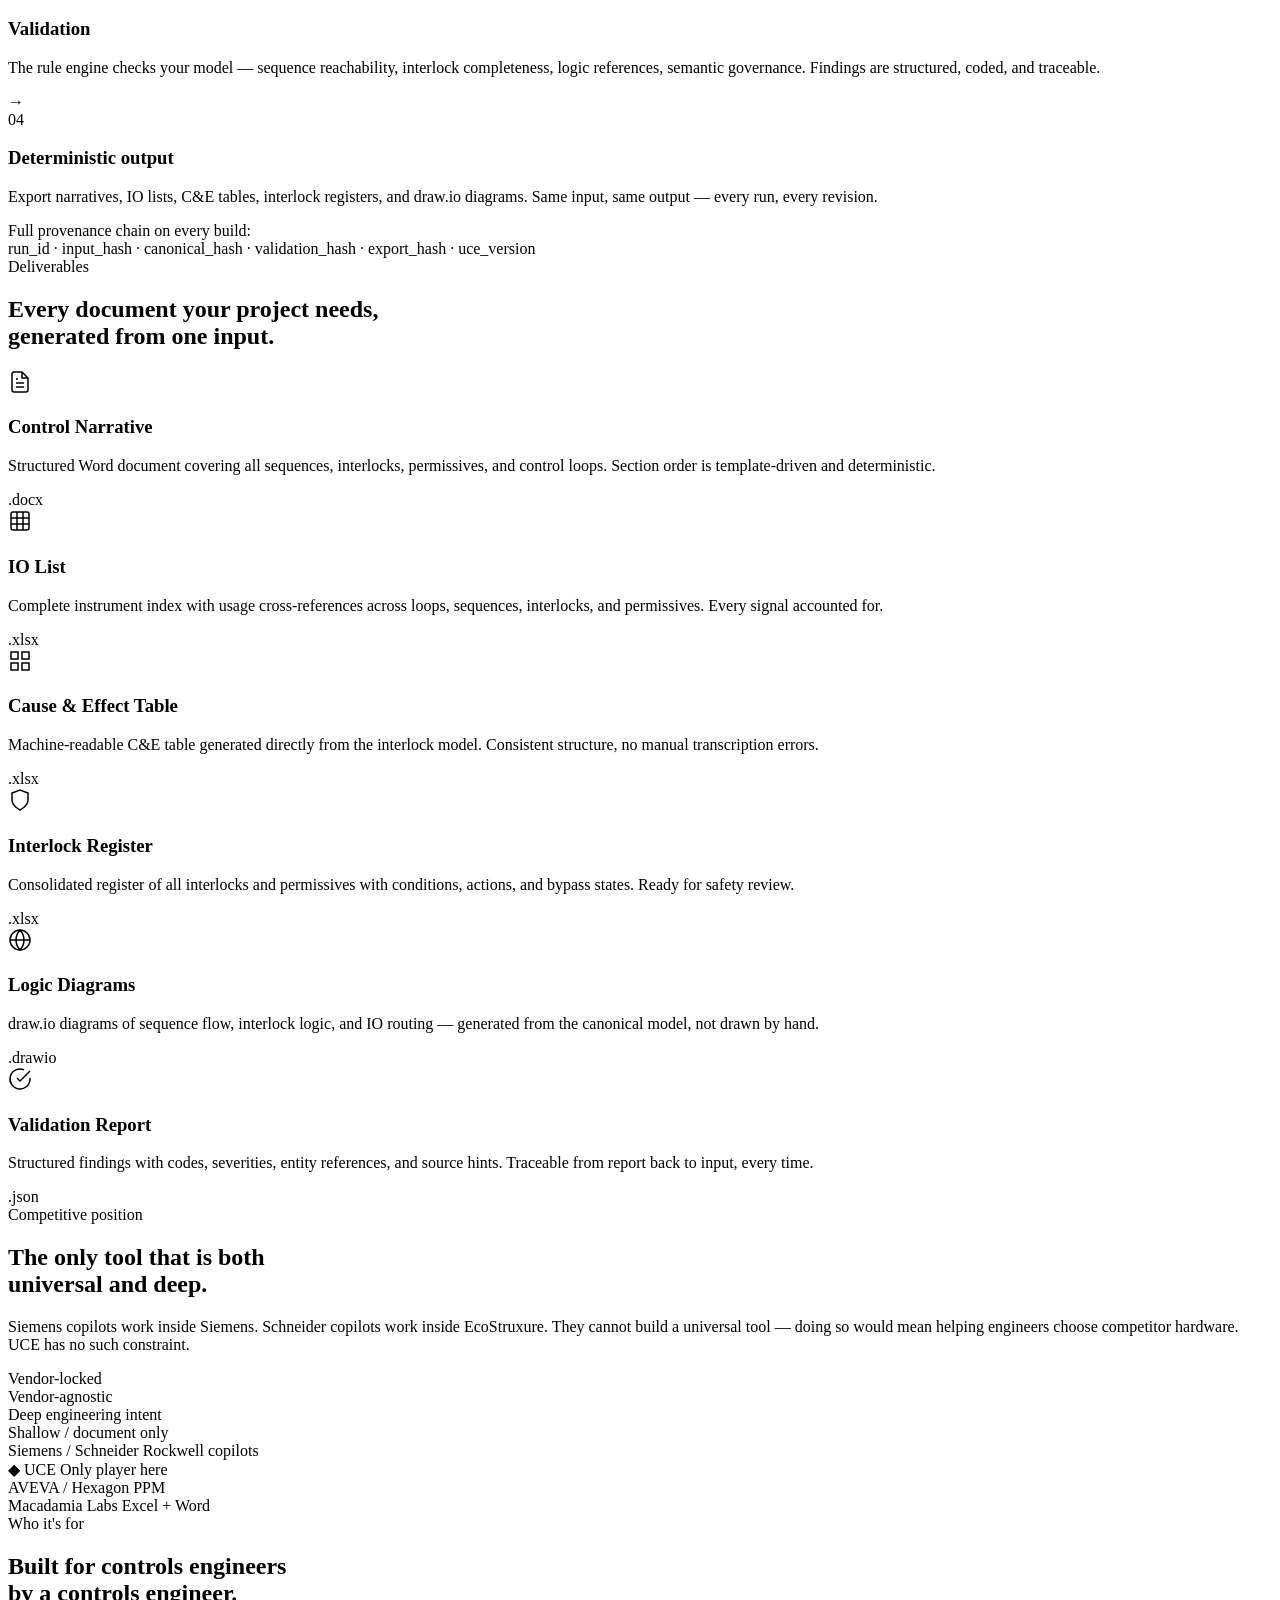
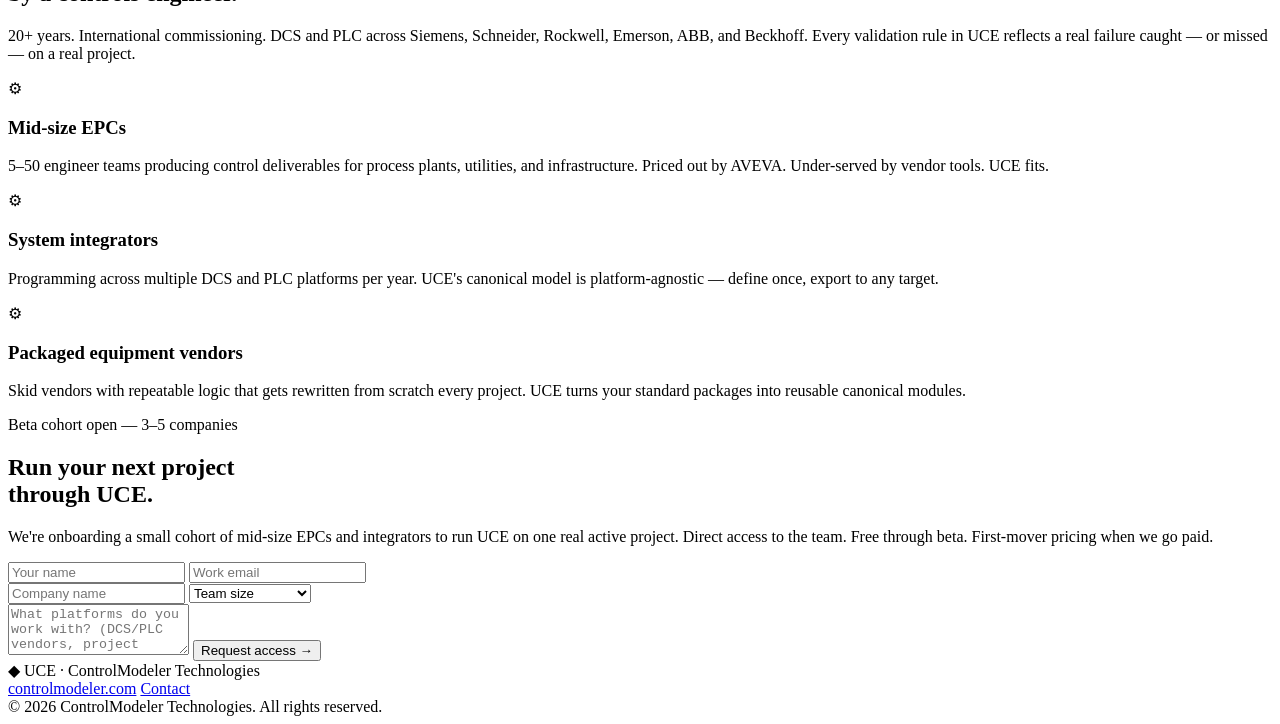
==== commit 32a225fc: "feat: add persistent light mode toggle" ====
--- a/index.html
+++ b/index.html
@@ -1,5 +1,5 @@
 <!DOCTYPE html>
-<html lang="en">
+<html lang="en" data-theme="dark">
 <head>
   <meta charset="UTF-8" />
   <meta name="viewport" content="width=device-width, initial-scale=1.0" />
@@ -25,6 +25,10 @@
         <a href="#how-it-works" class="nav-link">How it works</a>
         <a href="#outputs" class="nav-link">Outputs</a>
         <a href="#beta" class="nav-link">Beta</a>
+        <button type="button" class="theme-toggle" id="themeToggle" aria-label="Switch to light mode" aria-pressed="false">
+          <span class="theme-toggle-icon" aria-hidden="true">◐</span>
+          <span class="theme-toggle-label">Light mode</span>
+        </button>
         <a href="#beta" class="nav-cta">Request access</a>
       </nav>
     </div>
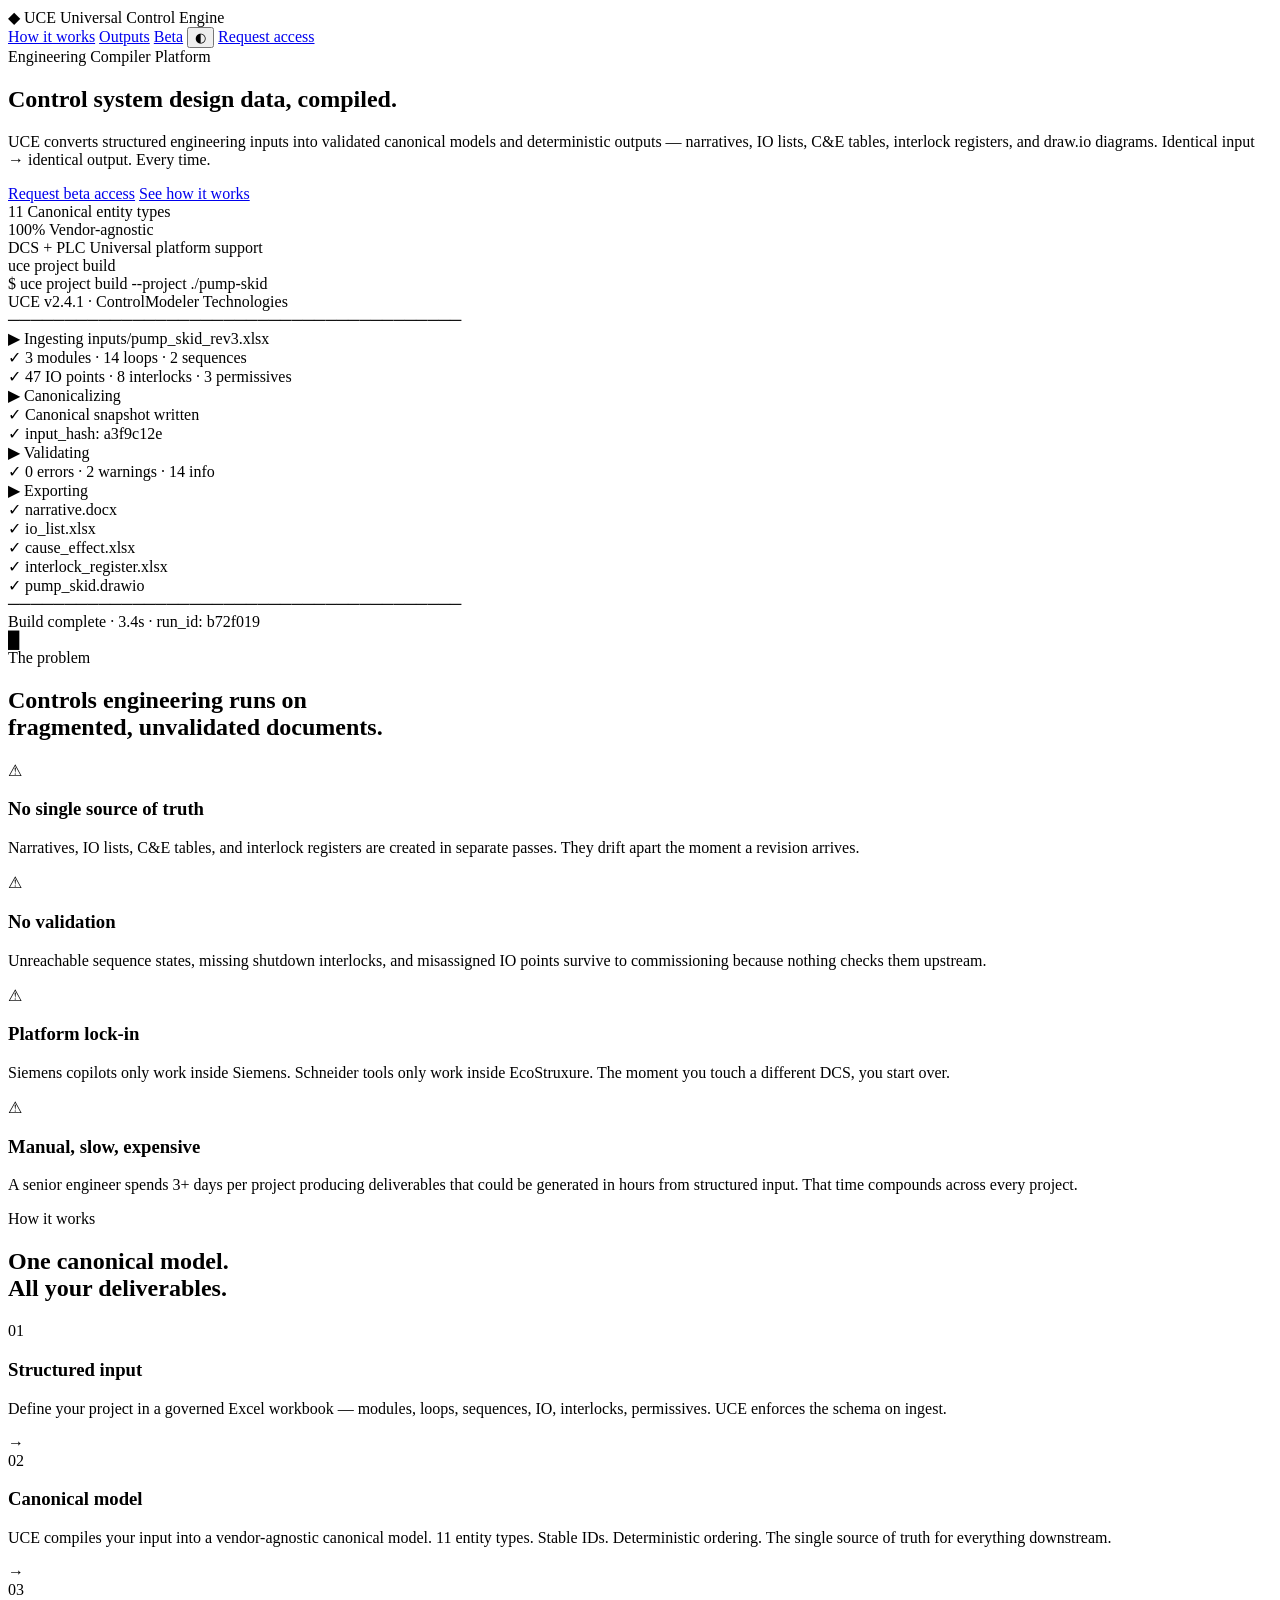
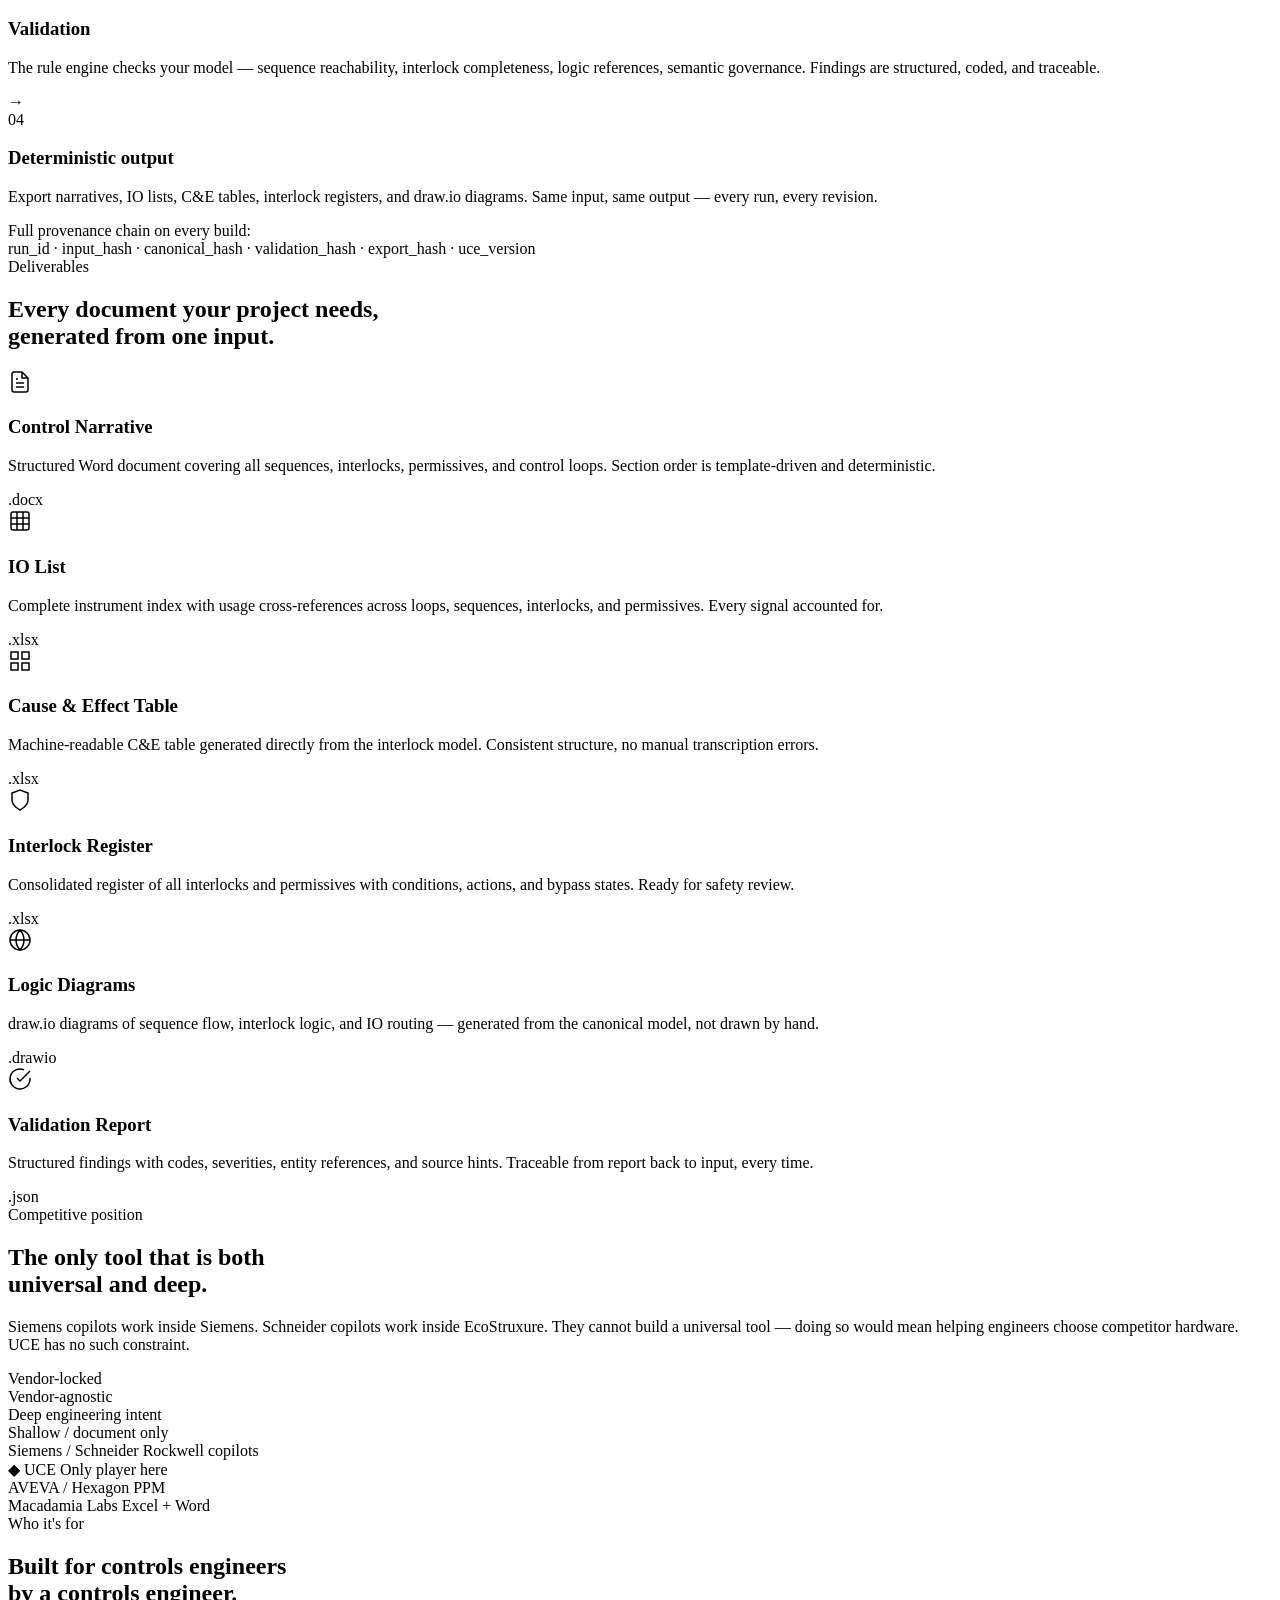
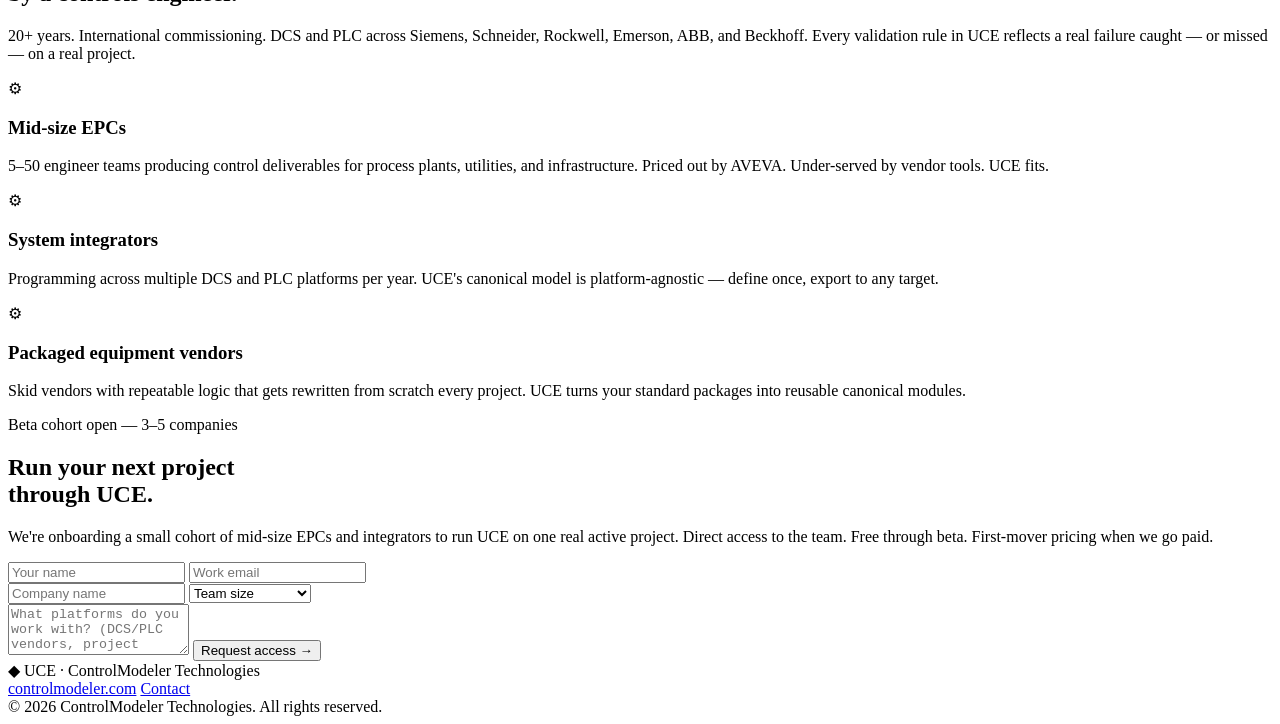
==== commit 56e0151c: "fix: make theme toggle icon-only" ====
--- a/index.html
+++ b/index.html
@@ -27,7 +27,6 @@
         <a href="#beta" class="nav-link">Beta</a>
         <button type="button" class="theme-toggle" id="themeToggle" aria-label="Switch to light mode" aria-pressed="false">
           <span class="theme-toggle-icon" aria-hidden="true">◐</span>
-          <span class="theme-toggle-label">Light mode</span>
         </button>
         <a href="#beta" class="nav-cta">Request access</a>
       </nav>
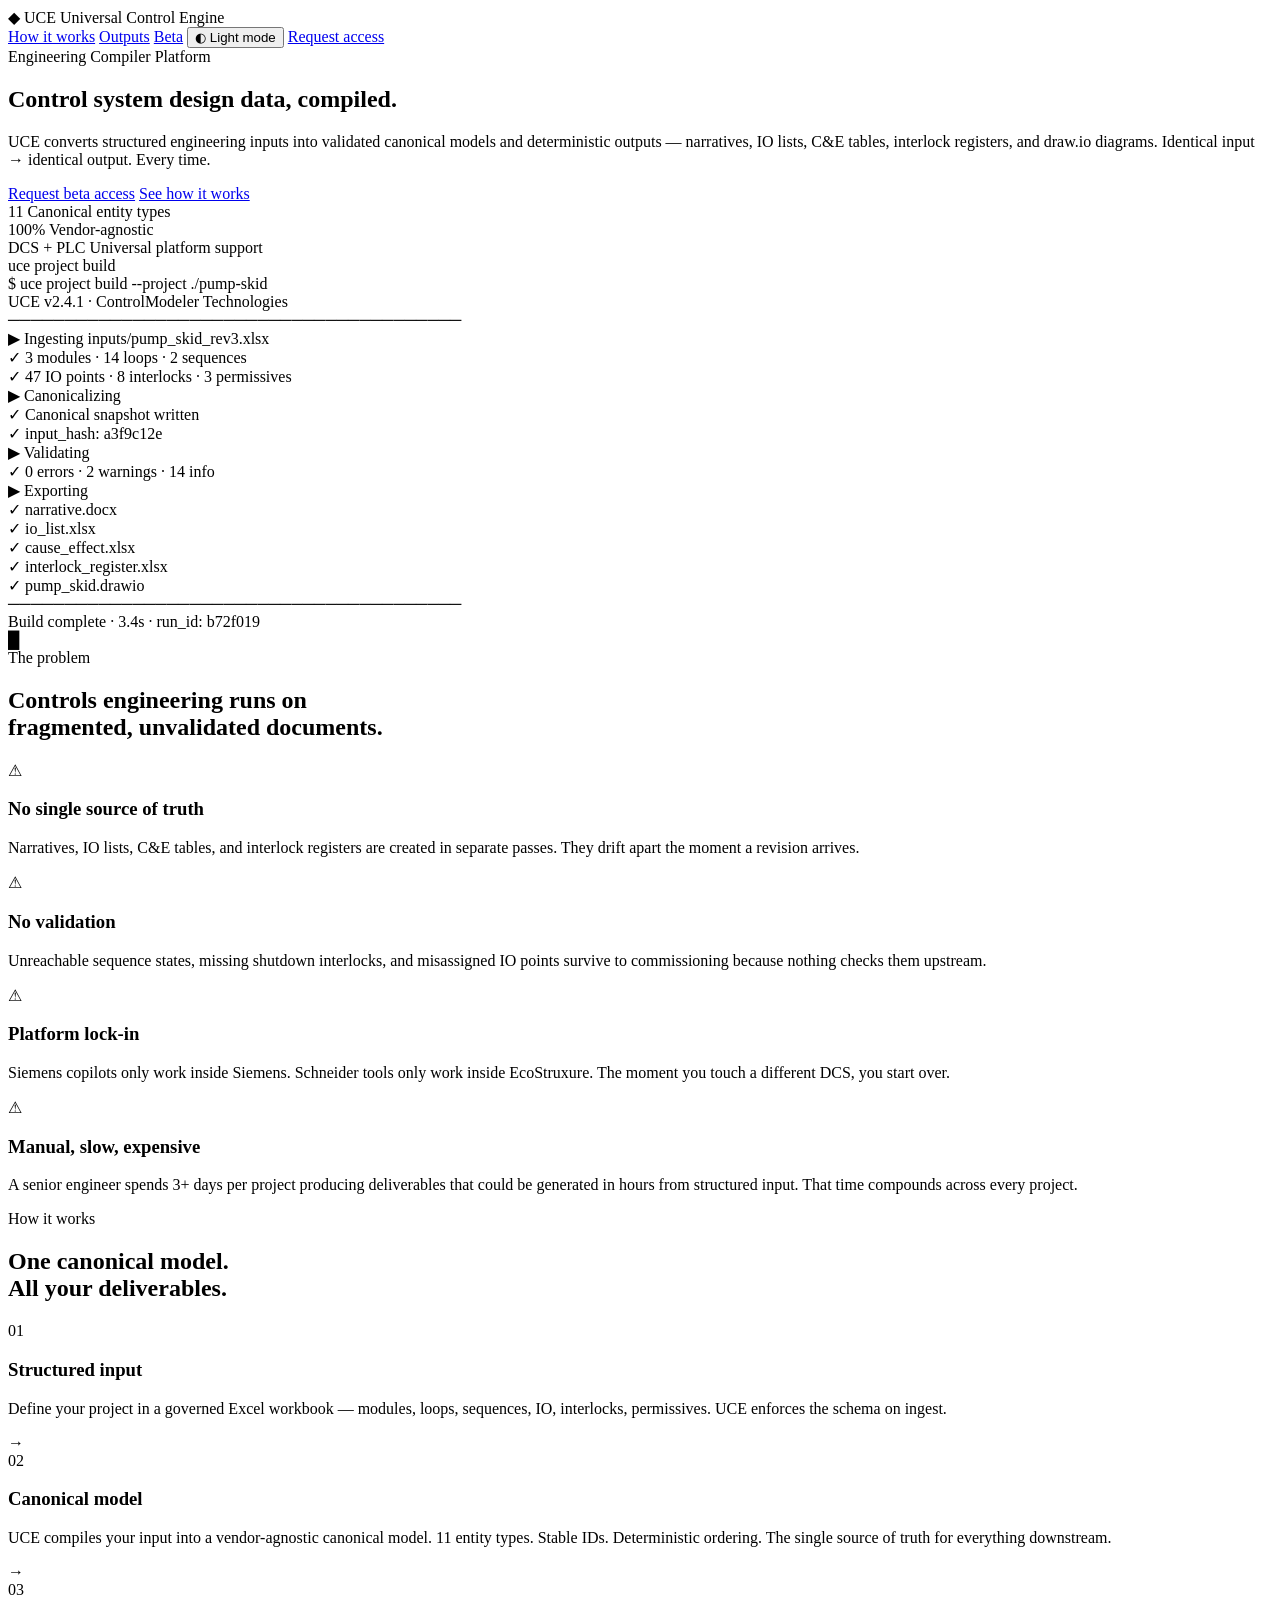
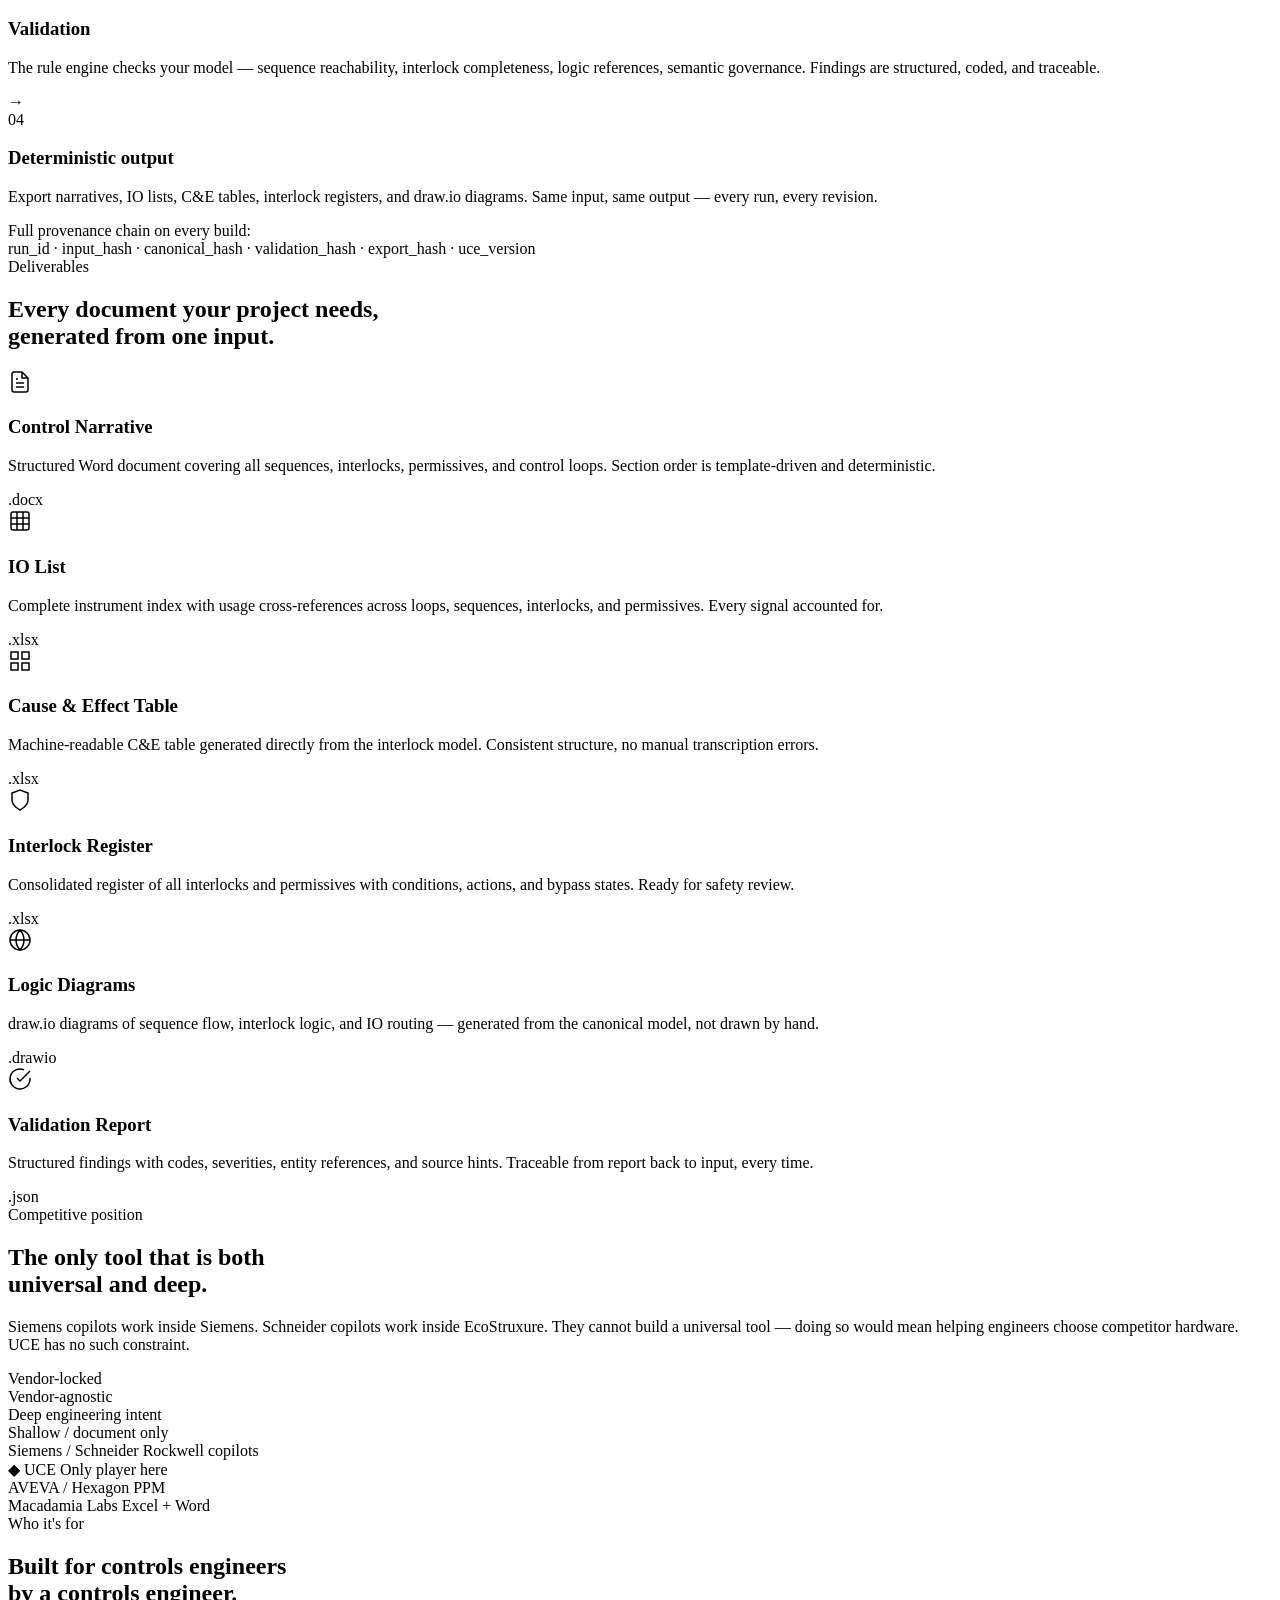
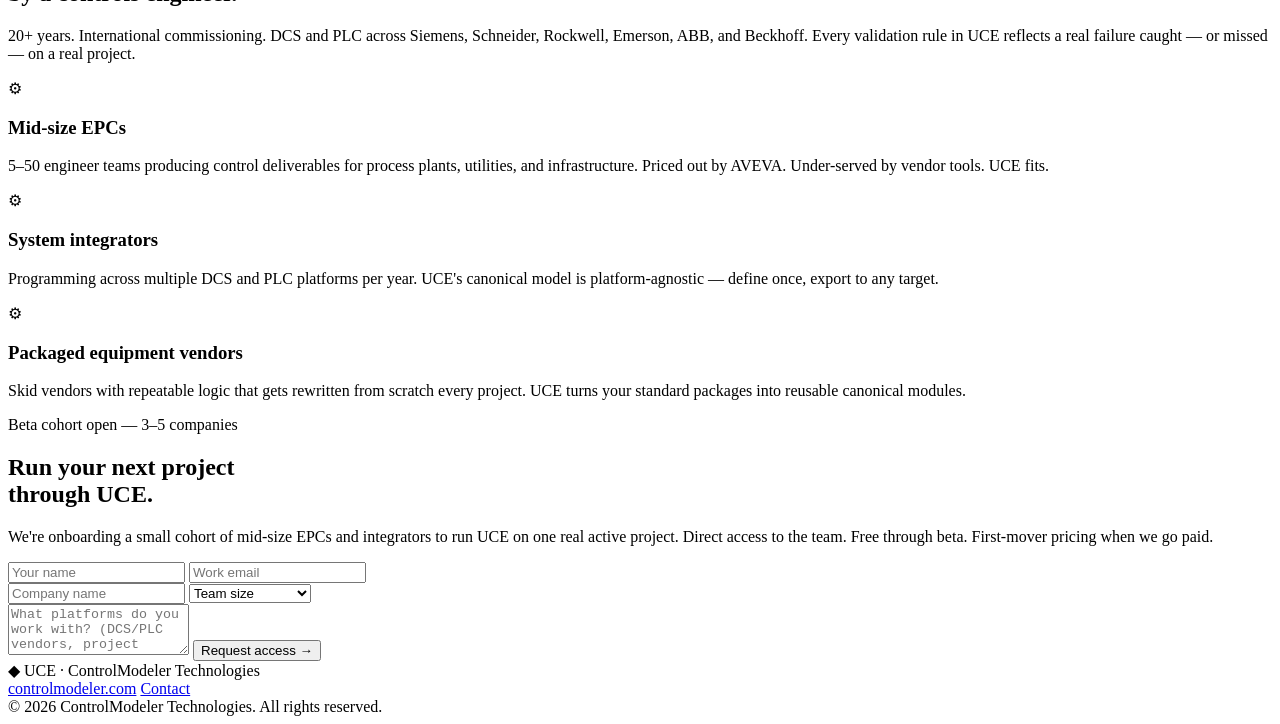
==== commit ab5ffec6: "Merge branch 'claude/upbeat-dijkstra' into codex/add-light-mode-support-to-uce-website-6uhng6" ====
--- a/index.html
+++ b/index.html
@@ -27,6 +27,7 @@
         <a href="#beta" class="nav-link">Beta</a>
         <button type="button" class="theme-toggle" id="themeToggle" aria-label="Switch to light mode" aria-pressed="false">
           <span class="theme-toggle-icon" aria-hidden="true">◐</span>
+          <span class="theme-toggle-label">Light mode</span>
         </button>
         <a href="#beta" class="nav-cta">Request access</a>
       </nav>
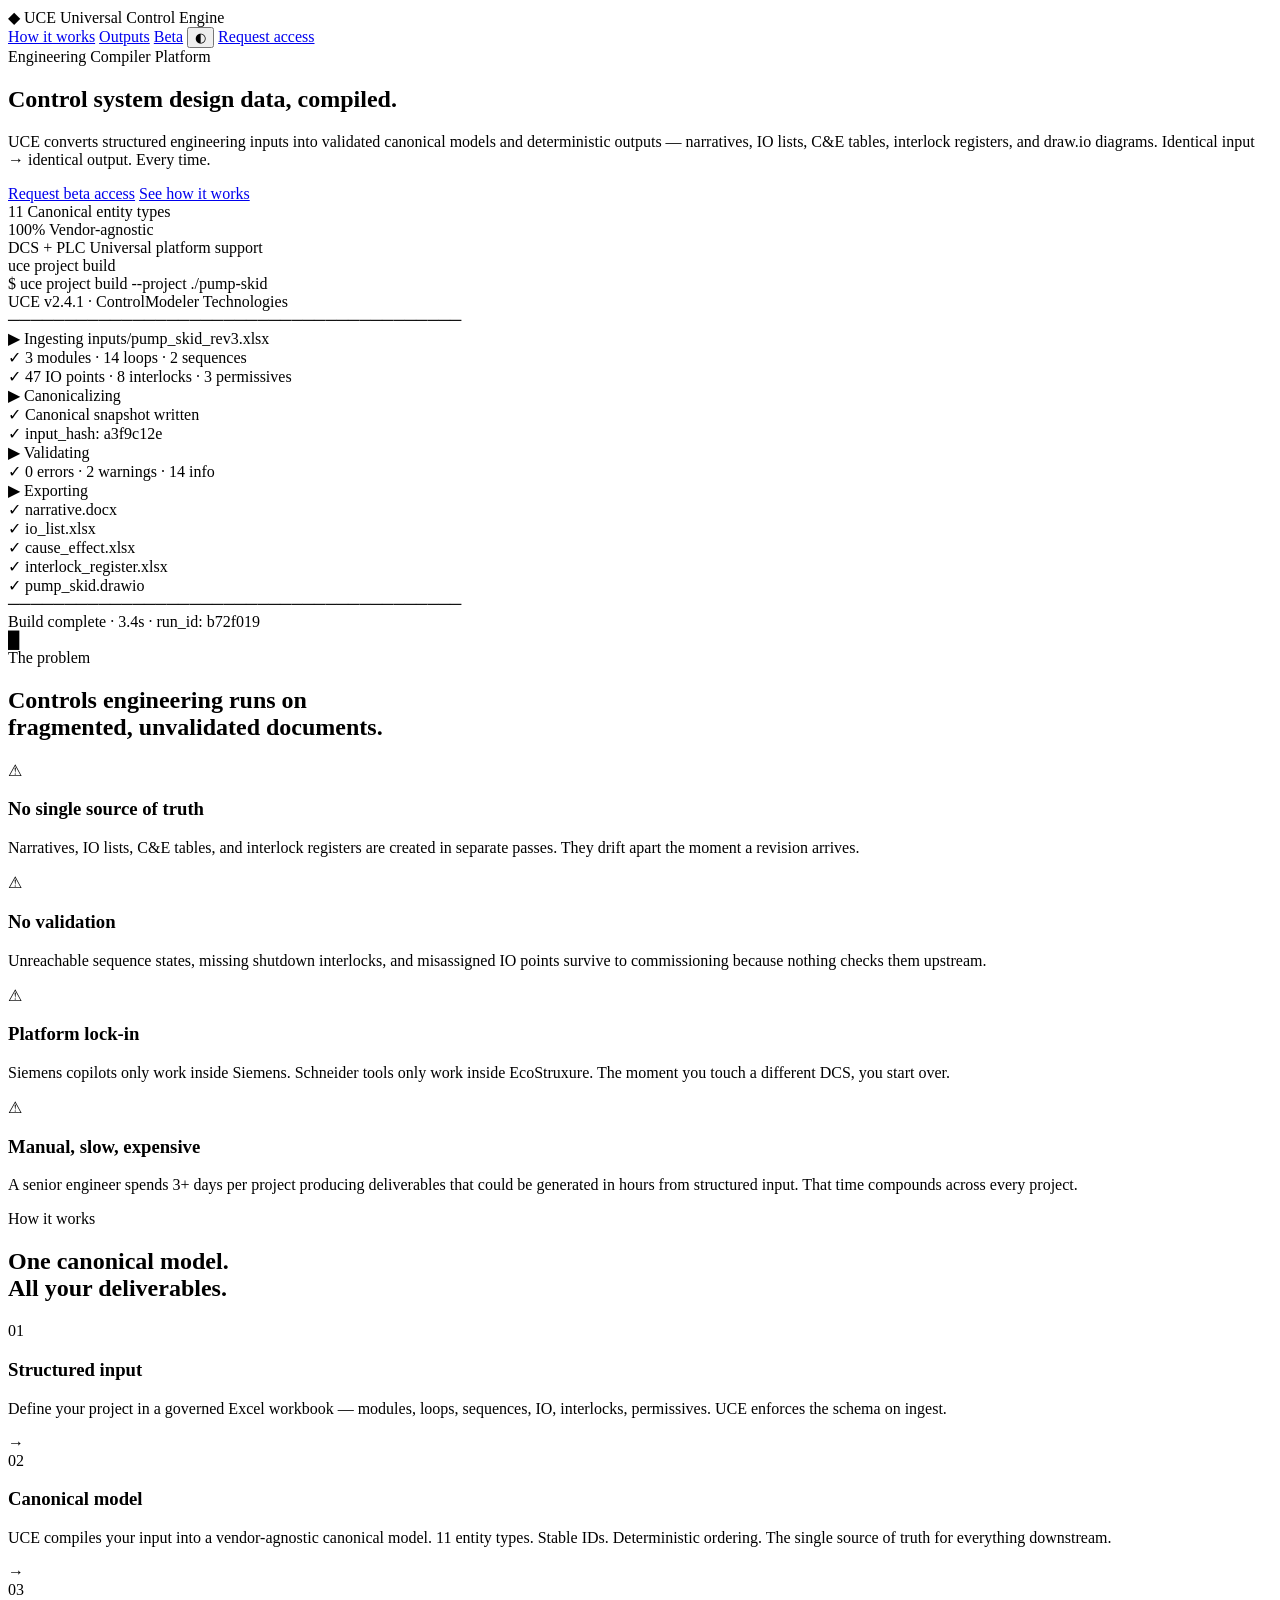
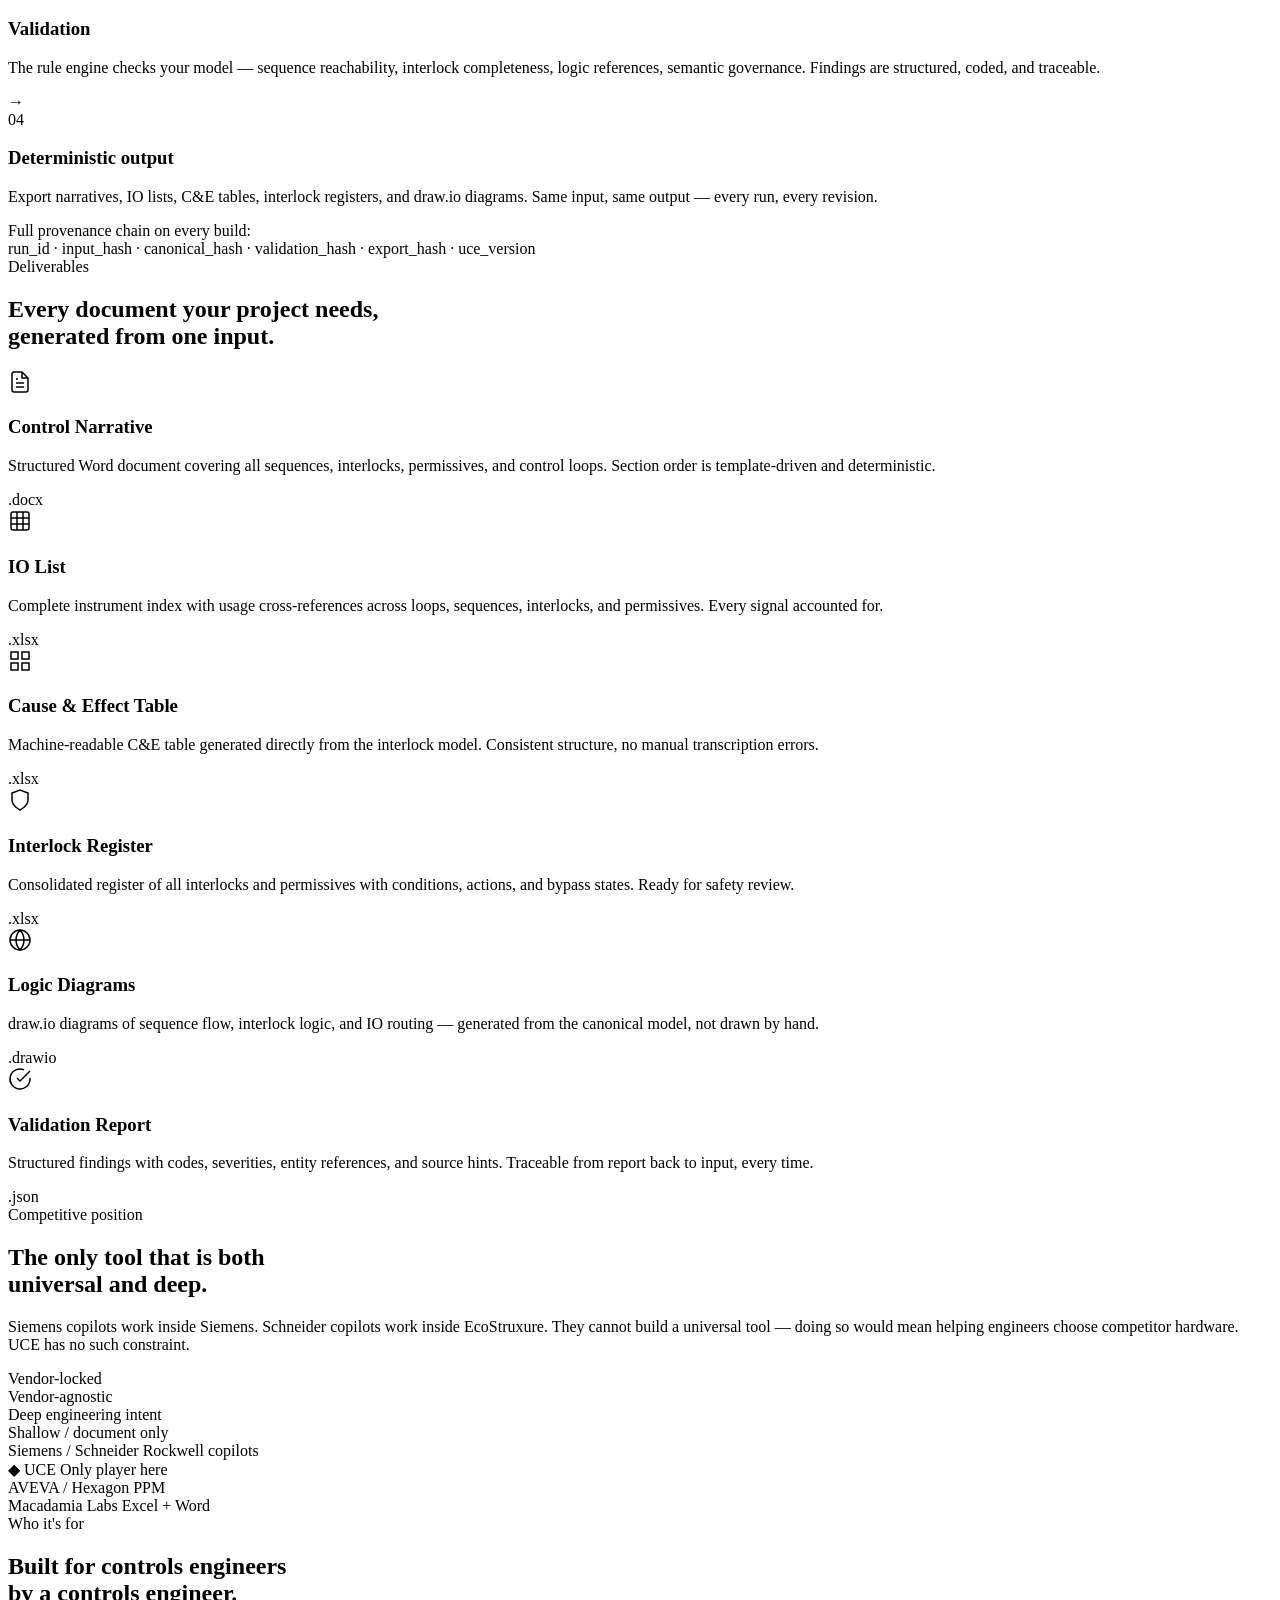
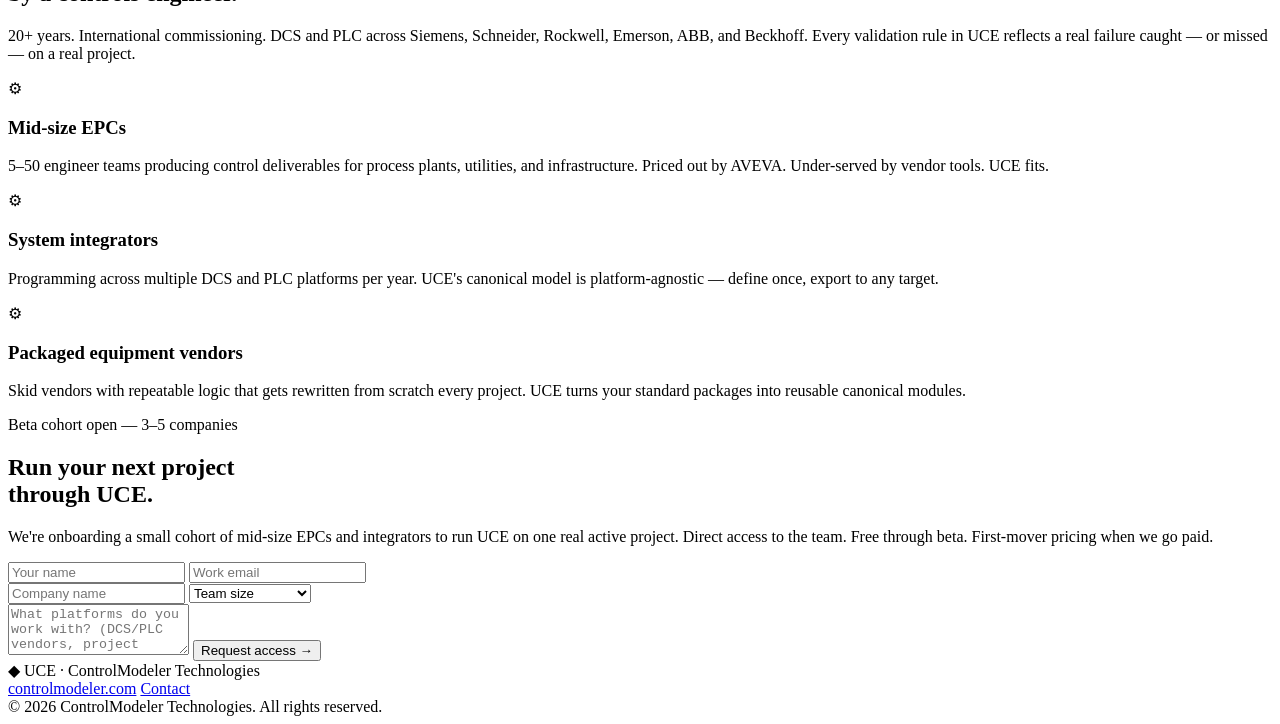
==== commit 75cdf684: "fix: improve iphone theme sync and icon-only toggle" ====
--- a/index.html
+++ b/index.html
@@ -27,7 +27,6 @@
         <a href="#beta" class="nav-link">Beta</a>
         <button type="button" class="theme-toggle" id="themeToggle" aria-label="Switch to light mode" aria-pressed="false">
           <span class="theme-toggle-icon" aria-hidden="true">◐</span>
-          <span class="theme-toggle-label">Light mode</span>
         </button>
         <a href="#beta" class="nav-cta">Request access</a>
       </nav>
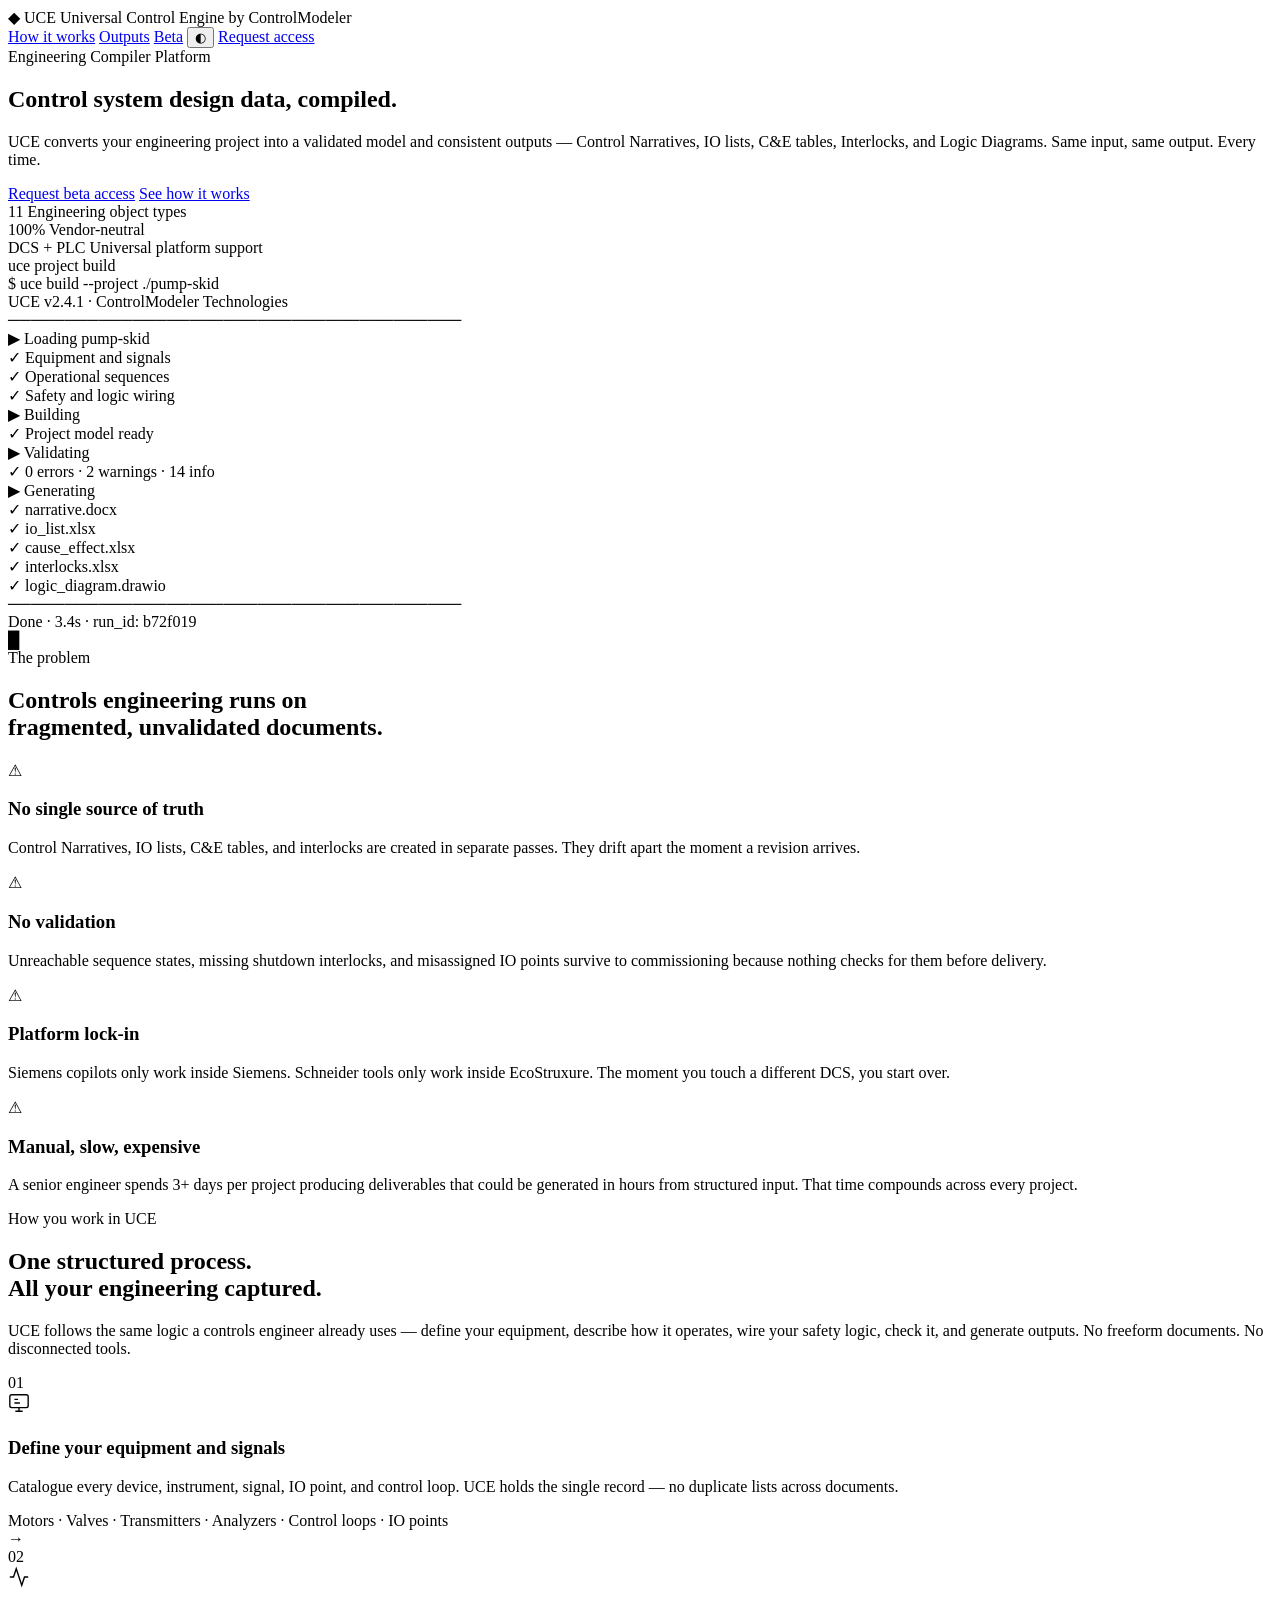
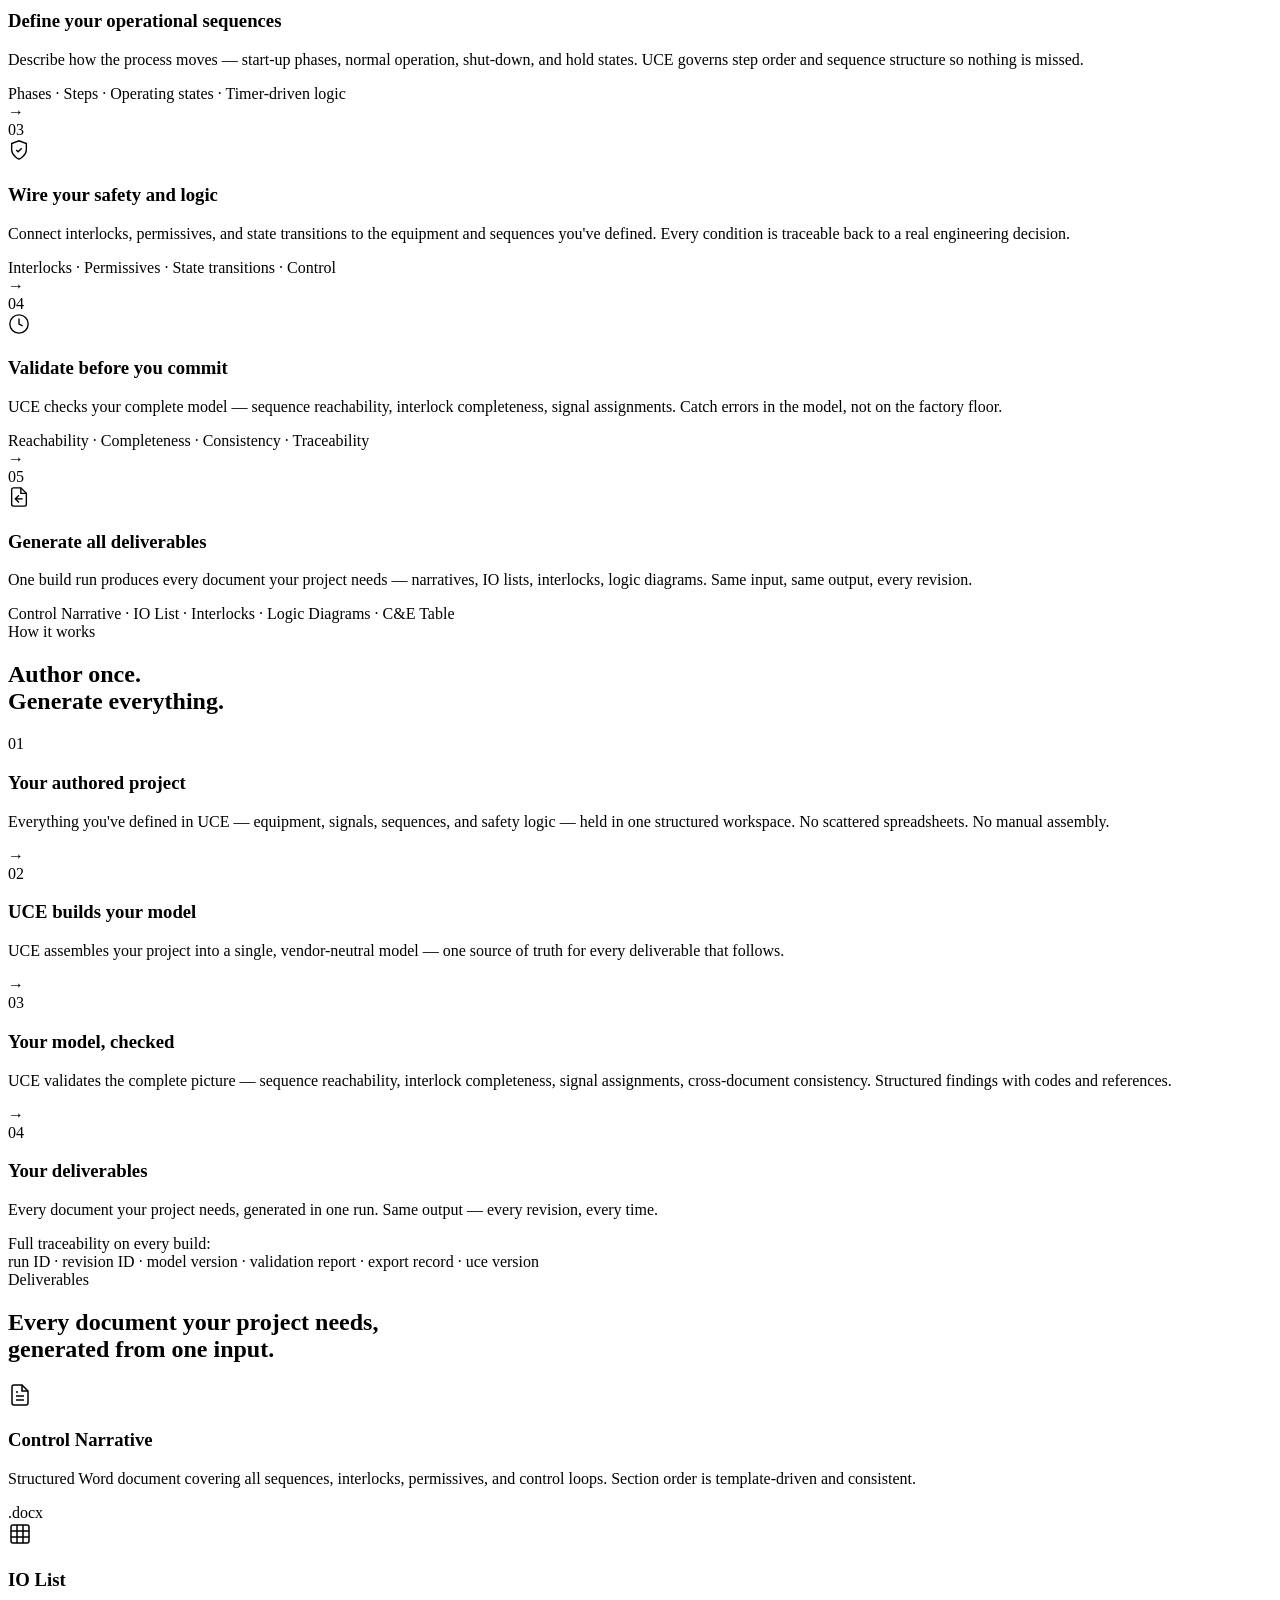
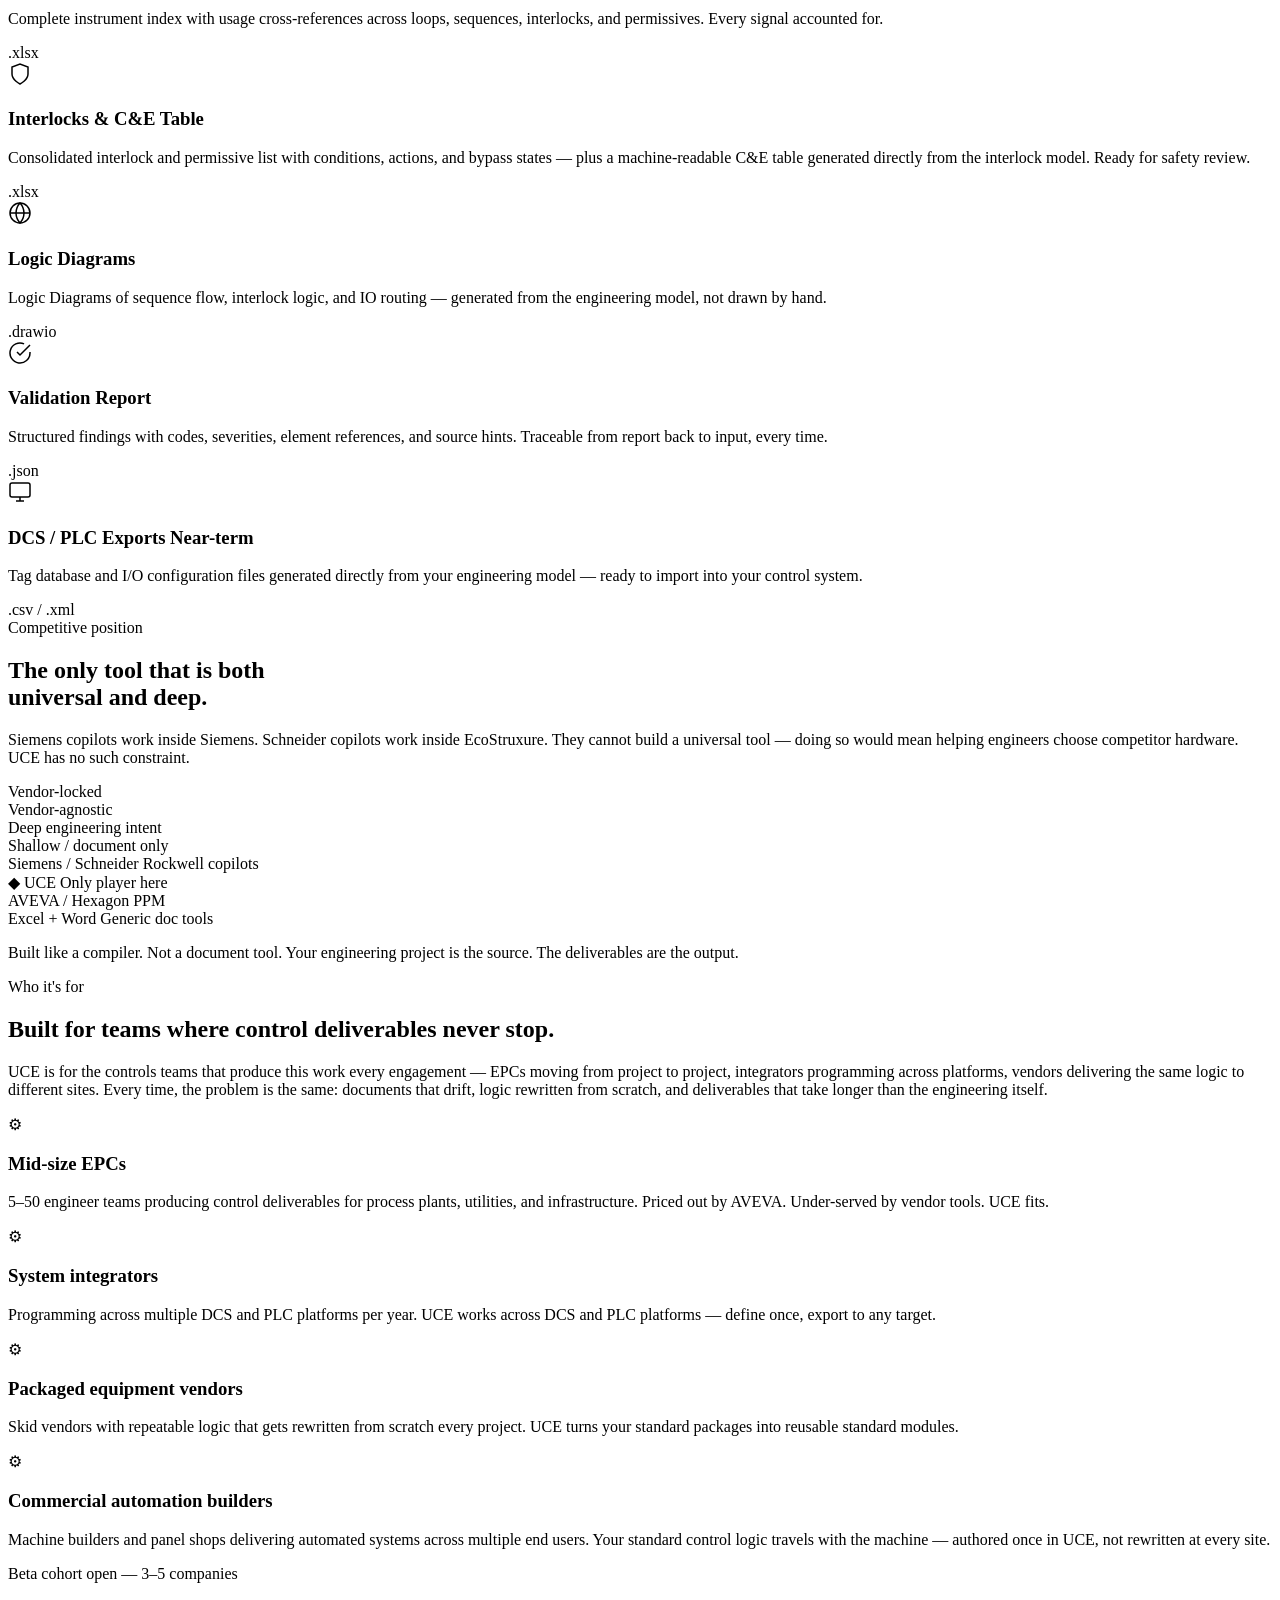
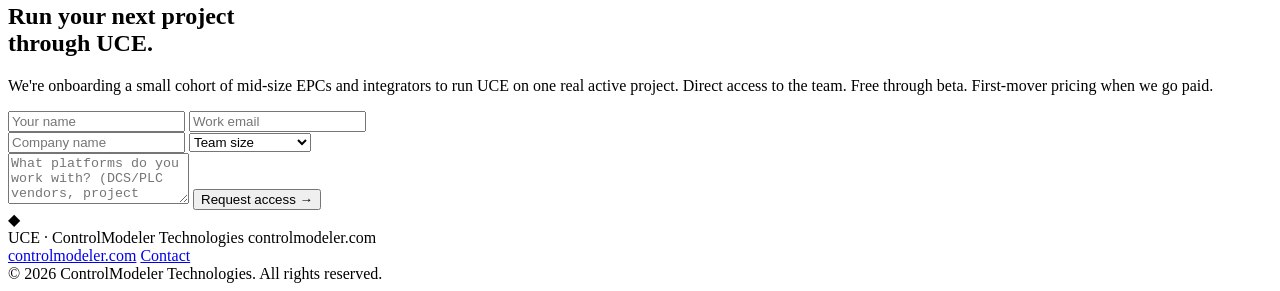
==== commit 29f993c9: "feat: UCE landing page — initial release" ====
--- a/index.html
+++ b/index.html
@@ -20,6 +20,7 @@
         <span class="logo-mark">◆</span>
         <span class="logo-text">UCE</span>
         <span class="logo-sub">Universal Control Engine</span>
+        <span class="logo-by">by ControlModeler</span>
       </div>
       <nav class="nav">
         <a href="#how-it-works" class="nav-link">How it works</a>
@@ -48,9 +49,7 @@
       </h1>
 
       <p class="hero-desc">
-        UCE converts structured engineering inputs into validated canonical models
-        and deterministic outputs — narratives, IO lists, C&E tables, interlock registers,
-        and draw.io diagrams. Identical input → identical output. Every time.
+        UCE converts your engineering project into a validated model and consistent outputs — Control Narratives, IO lists, C&amp;E tables, Interlocks, and Logic Diagrams. Same input, same output. Every time.
       </p>
 
       <div class="hero-actions">
@@ -61,12 +60,12 @@
       <div class="hero-stat-row">
         <div class="stat">
           <span class="stat-num">11</span>
-          <span class="stat-label">Canonical entity types</span>
+          <span class="stat-label">Engineering object types</span>
         </div>
         <div class="stat-divider"></div>
         <div class="stat">
           <span class="stat-num">100%</span>
-          <span class="stat-label">Vendor-agnostic</span>
+          <span class="stat-label">Vendor-neutral</span>
         </div>
         <div class="stat-divider"></div>
         <div class="stat">
@@ -86,25 +85,25 @@
           <span class="term-title">uce project build</span>
         </div>
         <div class="term-body">
-          <div class="term-line"><span class="prompt">$</span> uce project build --project ./pump-skid</div>
+          <div class="term-line"><span class="prompt">$</span> uce build --project ./pump-skid</div>
           <div class="term-line dim">UCE v2.4.1 · ControlModeler Technologies</div>
           <div class="term-line dim">────────────────────────────────────────</div>
-          <div class="term-line"><span class="kw">▶ Ingesting</span> inputs/pump_skid_rev3.xlsx</div>
-          <div class="term-line">  <span class="ok">✓</span> 3 modules · 14 loops · 2 sequences</div>
-          <div class="term-line">  <span class="ok">✓</span> 47 IO points · 8 interlocks · 3 permissives</div>
-          <div class="term-line"><span class="kw">▶ Canonicalizing</span></div>
-          <div class="term-line">  <span class="ok">✓</span> Canonical snapshot written</div>
-          <div class="term-line">  <span class="ok">✓</span> input_hash: a3f9c12e</div>
+          <div class="term-line"><span class="kw">▶ Loading</span> pump-skid</div>
+          <div class="term-line">  <span class="ok">✓</span> Equipment and signals</div>
+          <div class="term-line">  <span class="ok">✓</span> Operational sequences</div>
+          <div class="term-line">  <span class="ok">✓</span> Safety and logic wiring</div>
+          <div class="term-line"><span class="kw">▶ Building</span></div>
+          <div class="term-line">  <span class="ok">✓</span> Project model ready</div>
           <div class="term-line"><span class="kw">▶ Validating</span></div>
           <div class="term-line">  <span class="ok">✓</span> 0 errors · 2 warnings · 14 info</div>
-          <div class="term-line"><span class="kw">▶ Exporting</span></div>
+          <div class="term-line"><span class="kw">▶ Generating</span></div>
           <div class="term-line">  <span class="ok">✓</span> narrative.docx</div>
           <div class="term-line">  <span class="ok">✓</span> io_list.xlsx</div>
           <div class="term-line">  <span class="ok">✓</span> cause_effect.xlsx</div>
-          <div class="term-line">  <span class="ok">✓</span> interlock_register.xlsx</div>
-          <div class="term-line">  <span class="ok">✓</span> pump_skid.drawio</div>
+          <div class="term-line">  <span class="ok">✓</span> interlocks.xlsx</div>
+          <div class="term-line">  <span class="ok">✓</span> logic_diagram.drawio</div>
           <div class="term-line dim">────────────────────────────────────────</div>
-          <div class="term-line success">Build complete · 3.4s · run_id: b72f019</div>
+          <div class="term-line success">Done · 3.4s · run_id: b72f019</div>
           <div class="term-cursor">█</div>
         </div>
       </div>
@@ -120,12 +119,12 @@
         <div class="problem-card">
           <div class="problem-icon">⚠</div>
           <h3>No single source of truth</h3>
-          <p>Narratives, IO lists, C&E tables, and interlock registers are created in separate passes. They drift apart the moment a revision arrives.</p>
+          <p>Control Narratives, IO lists, C&E tables, and interlocks are created in separate passes. They drift apart the moment a revision arrives.</p>
         </div>
         <div class="problem-card">
           <div class="problem-icon">⚠</div>
           <h3>No validation</h3>
-          <p>Unreachable sequence states, missing shutdown interlocks, and misassigned IO points survive to commissioning because nothing checks them upstream.</p>
+          <p>Unreachable sequence states, missing shutdown interlocks, and misassigned IO points survive to commissioning because nothing checks for them before delivery.</p>
         </div>
         <div class="problem-card">
           <div class="problem-icon">⚠</div>
@@ -141,62 +140,112 @@
     </div>
   </section>
 
+  <!-- Engineering Workflow -->
+  <section class="engflow" id="workflow">
+    <div class="section-inner">
+      <div class="section-label">How you work in UCE</div>
+      <h2 class="section-title">One structured process.<br>All your engineering captured.</h2>
+      <p class="engflow-desc">UCE follows the same logic a controls engineer already uses — define your equipment, describe how it operates, wire your safety logic, check it, and generate outputs. No freeform documents. No disconnected tools.</p>
+      <div class="engflow-steps">
+        <div class="engflow-step">
+          <div class="engflow-num">01</div>
+          <div class="engflow-icon"><svg width="22" height="22" viewBox="0 0 24 24" fill="none" stroke="currentColor" stroke-width="1.5"><rect x="2" y="3" width="20" height="14" rx="2"/><path d="M8 21h8M12 17v4"/><path d="M7 8h4M7 12h6"/></svg></div>
+          <h3>Define your equipment and signals</h3>
+          <p>Catalogue every device, instrument, signal, IO point, and control loop. UCE holds the single record — no duplicate lists across documents.</p>
+          <div class="engflow-examples">Motors · Valves · Transmitters · Analyzers · Control loops · IO points</div>
+        </div>
+        <div class="engflow-connector">→</div>
+        <div class="engflow-step">
+          <div class="engflow-num">02</div>
+          <div class="engflow-icon"><svg width="22" height="22" viewBox="0 0 24 24" fill="none" stroke="currentColor" stroke-width="1.5"><polyline points="22 12 18 12 15 21 9 3 6 12 2 12"/></svg></div>
+          <h3>Define your operational sequences</h3>
+          <p>Describe how the process moves — start-up phases, normal operation, shut-down, and hold states. UCE governs step order and sequence structure so nothing is missed.</p>
+          <div class="engflow-examples">Phases · Steps · Operating states · Timer-driven logic</div>
+        </div>
+        <div class="engflow-connector">→</div>
+        <div class="engflow-step">
+          <div class="engflow-num">03</div>
+          <div class="engflow-icon"><svg width="22" height="22" viewBox="0 0 24 24" fill="none" stroke="currentColor" stroke-width="1.5"><path d="M12 22s8-4 8-10V5l-8-3-8 3v7c0 6 8 10 8 10z"/><polyline points="9 12 11 14 15 10"/></svg></div>
+          <h3>Wire your safety and logic</h3>
+          <p>Connect interlocks, permissives, and state transitions to the equipment and sequences you've defined. Every condition is traceable back to a real engineering decision.</p>
+          <div class="engflow-examples">Interlocks · Permissives · State transitions · Control</div>
+        </div>
+        <div class="engflow-connector">→</div>
+        <div class="engflow-step">
+          <div class="engflow-num">04</div>
+          <div class="engflow-icon"><svg width="22" height="22" viewBox="0 0 24 24" fill="none" stroke="currentColor" stroke-width="1.5"><circle cx="12" cy="12" r="10"/><polyline points="12 6 12 12 16 14"/></svg></div>
+          <h3>Validate before you commit</h3>
+          <p>UCE checks your complete model — sequence reachability, interlock completeness, signal assignments. Catch errors in the model, not on the factory floor.</p>
+          <div class="engflow-examples">Reachability · Completeness · Consistency · Traceability</div>
+        </div>
+        <div class="engflow-connector">→</div>
+        <div class="engflow-step">
+          <div class="engflow-num">05</div>
+          <div class="engflow-icon"><svg width="22" height="22" viewBox="0 0 24 24" fill="none" stroke="currentColor" stroke-width="1.5"><path d="M14 2H6a2 2 0 0 0-2 2v16a2 2 0 0 0 2 2h12a2 2 0 0 0 2-2V8z"/><polyline points="14 2 14 8 20 8"/><polyline points="12 18 8 14 12 10"/><line x1="16" y1="14" x2="8" y2="14"/></svg></div>
+          <h3>Generate all deliverables</h3>
+          <p>One build run produces every document your project needs — narratives, IO lists, interlocks, logic diagrams. Same input, same output, every revision.</p>
+          <div class="engflow-examples">Control Narrative · IO List · Interlocks · Logic Diagrams · C&amp;E Table</div>
+        </div>
+      </div>
+    </div>
+  </section>
+
   <!-- How it works -->
   <section class="how" id="how-it-works">
     <div class="section-inner">
       <div class="section-label">How it works</div>
-      <h2 class="section-title">One canonical model.<br>All your deliverables.</h2>
+      <h2 class="section-title">Author once.<br>Generate everything.</h2>
 
       <div class="pipeline">
         <div class="pipeline-step">
           <div class="step-num">01</div>
           <div class="step-content">
-            <h3>Structured input</h3>
-            <p>Define your project in a governed Excel workbook — modules, loops, sequences, IO, interlocks, permissives. UCE enforces the schema on ingest.</p>
+            <h3>Your authored project</h3>
+            <p>Everything you've defined in UCE — equipment, signals, sequences, and safety logic — held in one structured workspace. No scattered spreadsheets. No manual assembly.</p>
           </div>
         </div>
         <div class="pipeline-arrow">→</div>
         <div class="pipeline-step">
           <div class="step-num">02</div>
           <div class="step-content">
-            <h3>Canonical model</h3>
-            <p>UCE compiles your input into a vendor-agnostic canonical model. 11 entity types. Stable IDs. Deterministic ordering. The single source of truth for everything downstream.</p>
+            <h3>UCE builds your model</h3>
+            <p>UCE assembles your project into a single, vendor-neutral model — one source of truth for every deliverable that follows.</p>
           </div>
         </div>
         <div class="pipeline-arrow">→</div>
         <div class="pipeline-step">
           <div class="step-num">03</div>
           <div class="step-content">
-            <h3>Validation</h3>
-            <p>The rule engine checks your model — sequence reachability, interlock completeness, logic references, semantic governance. Findings are structured, coded, and traceable.</p>
+            <h3>Your model, checked</h3>
+            <p>UCE validates the complete picture — sequence reachability, interlock completeness, signal assignments, cross-document consistency. Structured findings with codes and references.</p>
           </div>
         </div>
         <div class="pipeline-arrow">→</div>
         <div class="pipeline-step">
           <div class="step-num">04</div>
           <div class="step-content">
-            <h3>Deterministic output</h3>
-            <p>Export narratives, IO lists, C&E tables, interlock registers, and draw.io diagrams. Same input, same output — every run, every revision.</p>
+            <h3>Your deliverables</h3>
+            <p>Every document your project needs, generated in one run. Same output — every revision, every time.</p>
           </div>
         </div>
       </div>
 
       <div class="provenance-strip">
-        <span class="prov-label">Full provenance chain on every build:</span>
-        <div class="prov-chain">
-          <span class="prov-item">run_id</span>
-          <span class="prov-sep">·</span>
-          <span class="prov-item">input_hash</span>
-          <span class="prov-sep">·</span>
-          <span class="prov-item">canonical_hash</span>
-          <span class="prov-sep">·</span>
-          <span class="prov-item">validation_hash</span>
-          <span class="prov-sep">·</span>
-          <span class="prov-item">export_hash</span>
-          <span class="prov-sep">·</span>
-          <span class="prov-item">uce_version</span>
-        </div>
-      </div>
+  <span class="prov-label">Full traceability on every build:</span>
+  <div class="prov-chain">
+    <span class="prov-item">run ID</span>
+    <span class="prov-sep">·</span>
+    <span class="prov-item">revision ID</span>
+    <span class="prov-sep">·</span>
+    <span class="prov-item">model version</span>
+    <span class="prov-sep">·</span>
+    <span class="prov-item">validation report</span>
+    <span class="prov-sep">·</span>
+    <span class="prov-item">export record</span>
+    <span class="prov-sep">·</span>
+    <span class="prov-item">uce version</span>
+  </div>
+</div>
     </div>
   </section>
 
@@ -212,7 +261,7 @@
             <svg width="24" height="24" viewBox="0 0 24 24" fill="none" stroke="currentColor" stroke-width="1.5"><path d="M14 2H6a2 2 0 0 0-2 2v16a2 2 0 0 0 2 2h12a2 2 0 0 0 2-2V8z"/><polyline points="14 2 14 8 20 8"/><line x1="16" y1="13" x2="8" y2="13"/><line x1="16" y1="17" x2="8" y2="17"/><polyline points="10 9 9 9 8 9"/></svg>
           </div>
           <h3>Control Narrative</h3>
-          <p>Structured Word document covering all sequences, interlocks, permissives, and control loops. Section order is template-driven and deterministic.</p>
+          <p>Structured Word document covering all sequences, interlocks, permissives, and control loops. Section order is template-driven and consistent.</p>
           <div class="output-format">.docx</div>
         </div>
 
@@ -227,28 +276,19 @@
 
         <div class="output-card">
           <div class="output-icon-wrap">
-            <svg width="24" height="24" viewBox="0 0 24 24" fill="none" stroke="currentColor" stroke-width="1.5"><path d="M3 3h7v7H3z"/><path d="M14 3h7v7h-7z"/><path d="M14 14h7v7h-7z"/><path d="M3 14h7v7H3z"/></svg>
-          </div>
-          <h3>Cause & Effect Table</h3>
-          <p>Machine-readable C&E table generated directly from the interlock model. Consistent structure, no manual transcription errors.</p>
+            <svg width="24" height="24" viewBox="0 0 24 24" fill="none" stroke="currentColor" stroke-width="1.5"><path d="M12 22s8-4 8-10V5l-8-3-8 3v7c0 6 8 10 8 10z"/></svg>
+          </div>
+          <h3>Interlocks &amp; C&amp;E Table</h3>
+          <p>Consolidated interlock and permissive list with conditions, actions, and bypass states — plus a machine-readable C&amp;E table generated directly from the interlock model. Ready for safety review.</p>
           <div class="output-format">.xlsx</div>
         </div>
 
         <div class="output-card">
           <div class="output-icon-wrap">
-            <svg width="24" height="24" viewBox="0 0 24 24" fill="none" stroke="currentColor" stroke-width="1.5"><path d="M12 22s8-4 8-10V5l-8-3-8 3v7c0 6 8 10 8 10z"/></svg>
-          </div>
-          <h3>Interlock Register</h3>
-          <p>Consolidated register of all interlocks and permissives with conditions, actions, and bypass states. Ready for safety review.</p>
-          <div class="output-format">.xlsx</div>
-        </div>
-
-        <div class="output-card">
-          <div class="output-icon-wrap">
             <svg width="24" height="24" viewBox="0 0 24 24" fill="none" stroke="currentColor" stroke-width="1.5"><circle cx="12" cy="12" r="10"/><line x1="2" y1="12" x2="22" y2="12"/><path d="M12 2a15.3 15.3 0 0 1 4 10 15.3 15.3 0 0 1-4 10 15.3 15.3 0 0 1-4-10 15.3 15.3 0 0 1 4-10z"/></svg>
           </div>
           <h3>Logic Diagrams</h3>
-          <p>draw.io diagrams of sequence flow, interlock logic, and IO routing — generated from the canonical model, not drawn by hand.</p>
+          <p>Logic Diagrams of sequence flow, interlock logic, and IO routing — generated from the engineering model, not drawn by hand.</p>
           <div class="output-format">.drawio</div>
         </div>
 
@@ -257,8 +297,17 @@
             <svg width="24" height="24" viewBox="0 0 24 24" fill="none" stroke="currentColor" stroke-width="1.5"><path d="M22 11.08V12a10 10 0 1 1-5.93-9.14"/><polyline points="22 4 12 14.01 9 11.01"/></svg>
           </div>
           <h3>Validation Report</h3>
-          <p>Structured findings with codes, severities, entity references, and source hints. Traceable from report back to input, every time.</p>
+          <p>Structured findings with codes, severities, element references, and source hints. Traceable from report back to input, every time.</p>
           <div class="output-format">.json</div>
+        </div>
+
+        <div class="output-card">
+          <div class="output-icon-wrap">
+            <svg width="24" height="24" viewBox="0 0 24 24" fill="none" stroke="currentColor" stroke-width="1.5"><rect x="2" y="3" width="20" height="14" rx="2"/><line x1="8" y1="21" x2="16" y2="21"/><line x1="12" y1="17" x2="12" y2="21"/></svg>
+          </div>
+          <h3>DCS / PLC Exports <span class="output-badge">Near-term</span></h3>
+          <p>Tag database and I/O configuration files generated directly from your engineering model — ready to import into your control system.</p>
+          <div class="output-format">.csv / .xml</div>
         </div>
       </div>
     </div>
@@ -297,12 +346,13 @@
               <span class="quad-label-small">AVEVA / Hexagon PPM</span>
             </div>
             <div class="quad-cell bottom-right">
-              <span class="quad-label-small">Macadamia Labs</span>
               <span class="quad-label-small">Excel + Word</span>
+              <span class="quad-label-small">Generic doc tools</span>
             </div>
           </div>
         </div>
       </div>
+      <p class="position-compiler">Built like a compiler. Not a document tool. Your engineering project is the source. The deliverables are the output.</p>
     </div>
   </section>
 
@@ -310,8 +360,8 @@
   <section class="audience">
     <div class="section-inner">
       <div class="section-label">Who it's for</div>
-      <h2 class="section-title">Built for controls engineers<br>by a controls engineer.</h2>
-      <p class="audience-desc">20+ years. International commissioning. DCS and PLC across Siemens, Schneider, Rockwell, Emerson, ABB, and Beckhoff. Every validation rule in UCE reflects a real failure caught — or missed — on a real project.</p>
+      <h2 class="section-title">Built for teams where control deliverables never stop.</h2>
+      <p class="audience-desc">UCE is for the controls teams that produce this work every engagement — EPCs moving from project to project, integrators programming across platforms, vendors delivering the same logic to different sites. Every time, the problem is the same: documents that drift, logic rewritten from scratch, and deliverables that take longer than the engineering itself.</p>
 
       <div class="audience-grid">
         <div class="audience-card">
@@ -322,12 +372,17 @@
         <div class="audience-card">
           <div class="audience-icon">⚙</div>
           <h3>System integrators</h3>
-          <p>Programming across multiple DCS and PLC platforms per year. UCE's canonical model is platform-agnostic — define once, export to any target.</p>
+          <p>Programming across multiple DCS and PLC platforms per year. UCE works across DCS and PLC platforms — define once, export to any target.</p>
         </div>
         <div class="audience-card">
           <div class="audience-icon">⚙</div>
           <h3>Packaged equipment vendors</h3>
-          <p>Skid vendors with repeatable logic that gets rewritten from scratch every project. UCE turns your standard packages into reusable canonical modules.</p>
+          <p>Skid vendors with repeatable logic that gets rewritten from scratch every project. UCE turns your standard packages into reusable standard modules.</p>
+        </div>
+        <div class="audience-card">
+          <div class="audience-icon">⚙</div>
+          <h3>Commercial automation builders</h3>
+          <p>Machine builders and panel shops delivering automated systems across multiple end users. Your standard control logic travels with the machine — authored once in UCE, not rewritten at every site.</p>
         </div>
       </div>
     </div>
@@ -377,7 +432,10 @@
     <div class="footer-inner">
       <div class="footer-brand">
         <span class="logo-mark">◆</span>
-        <span class="footer-brand-text">UCE · ControlModeler Technologies</span>
+        <div class="footer-brand-stack">
+          <span class="footer-brand-text">UCE · ControlModeler Technologies</span>
+          <span class="footer-brand-domain">controlmodeler.com</span>
+        </div>
       </div>
       <div class="footer-links">
         <a href="https://controlmodeler.com" class="footer-link">controlmodeler.com</a>
